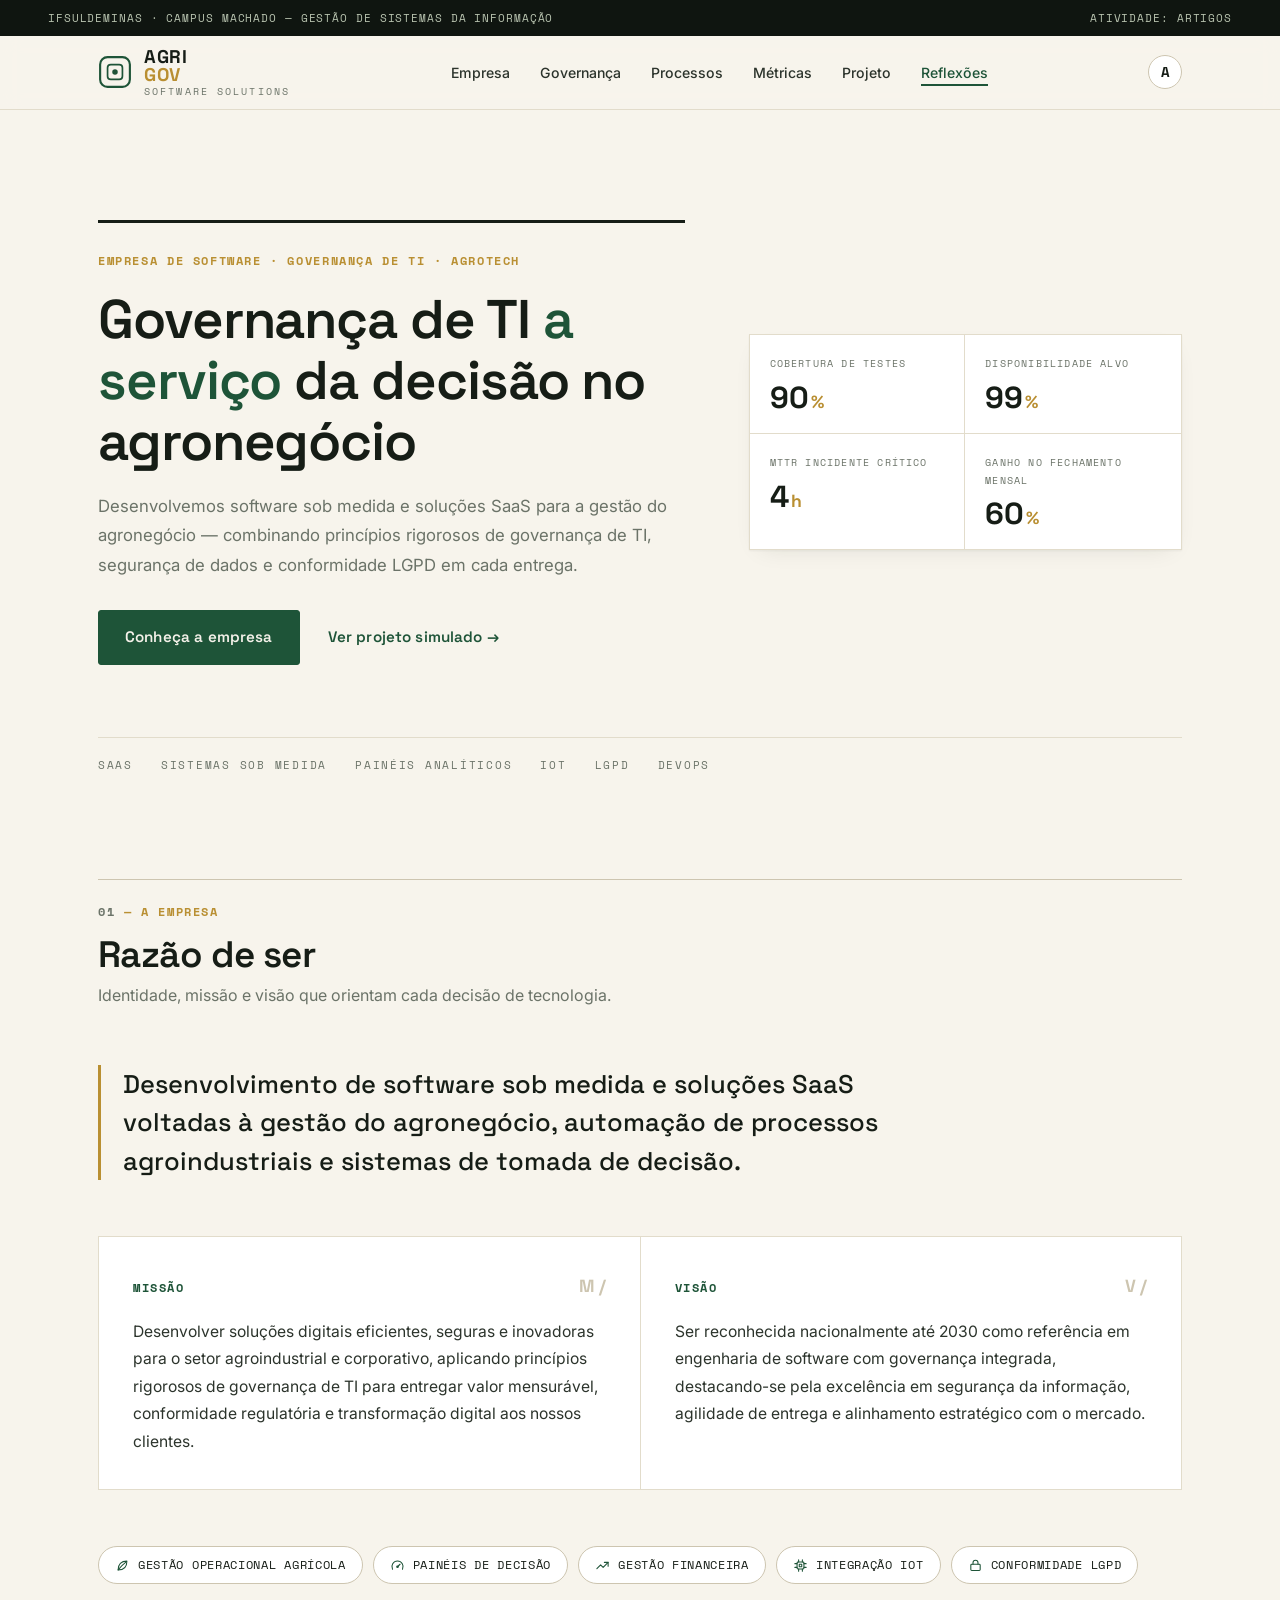
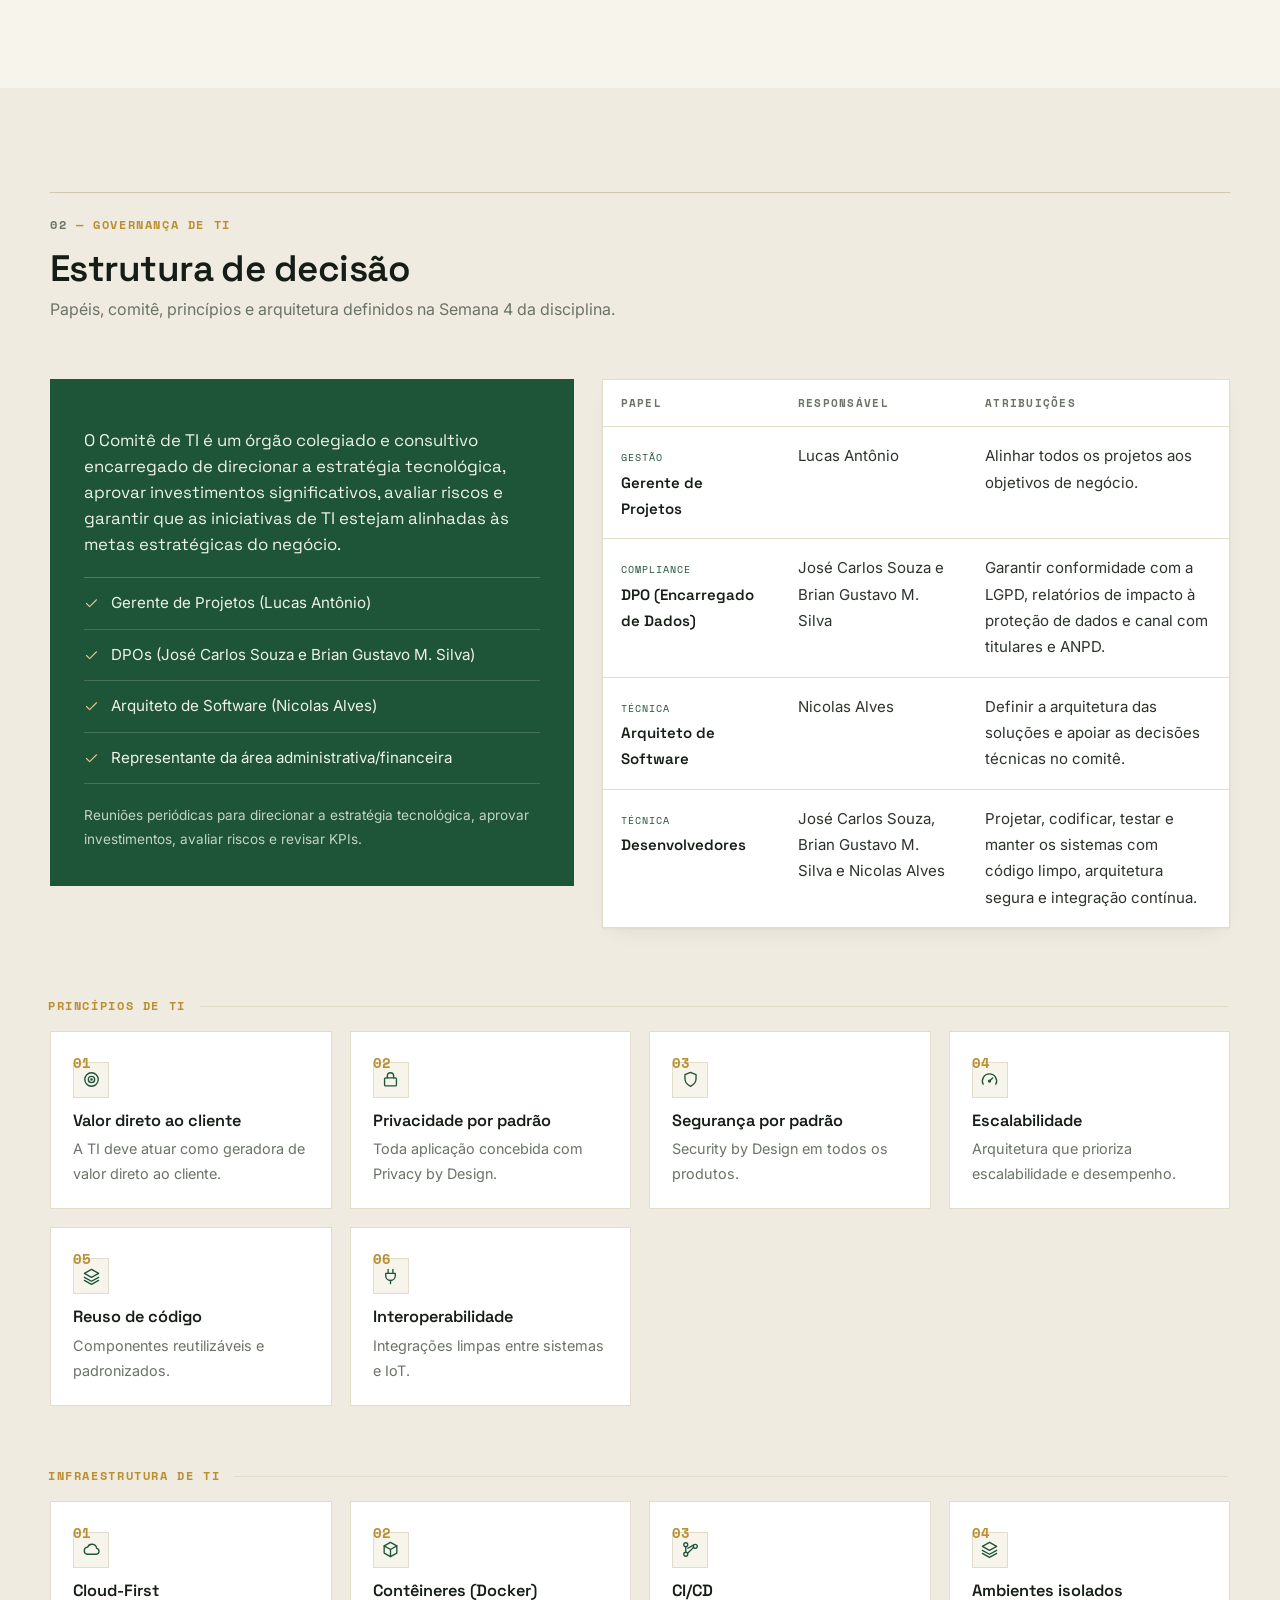
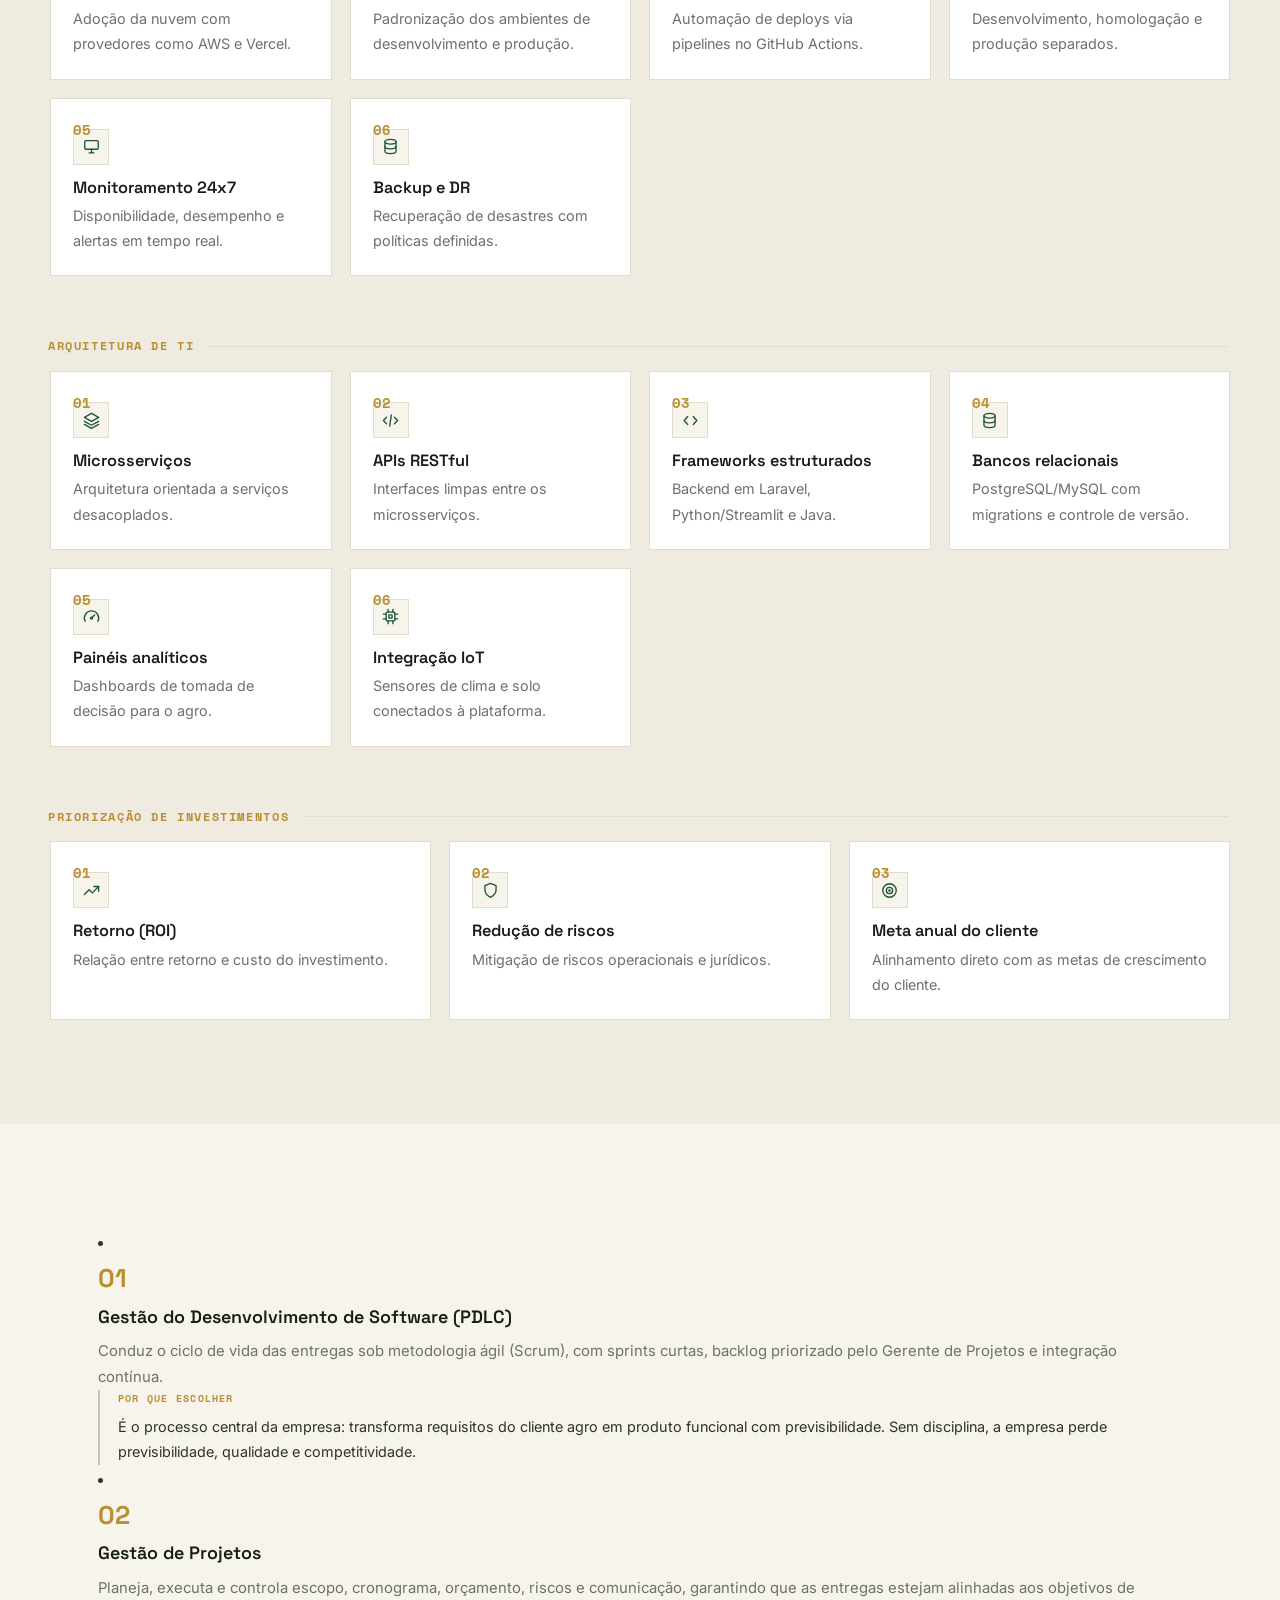
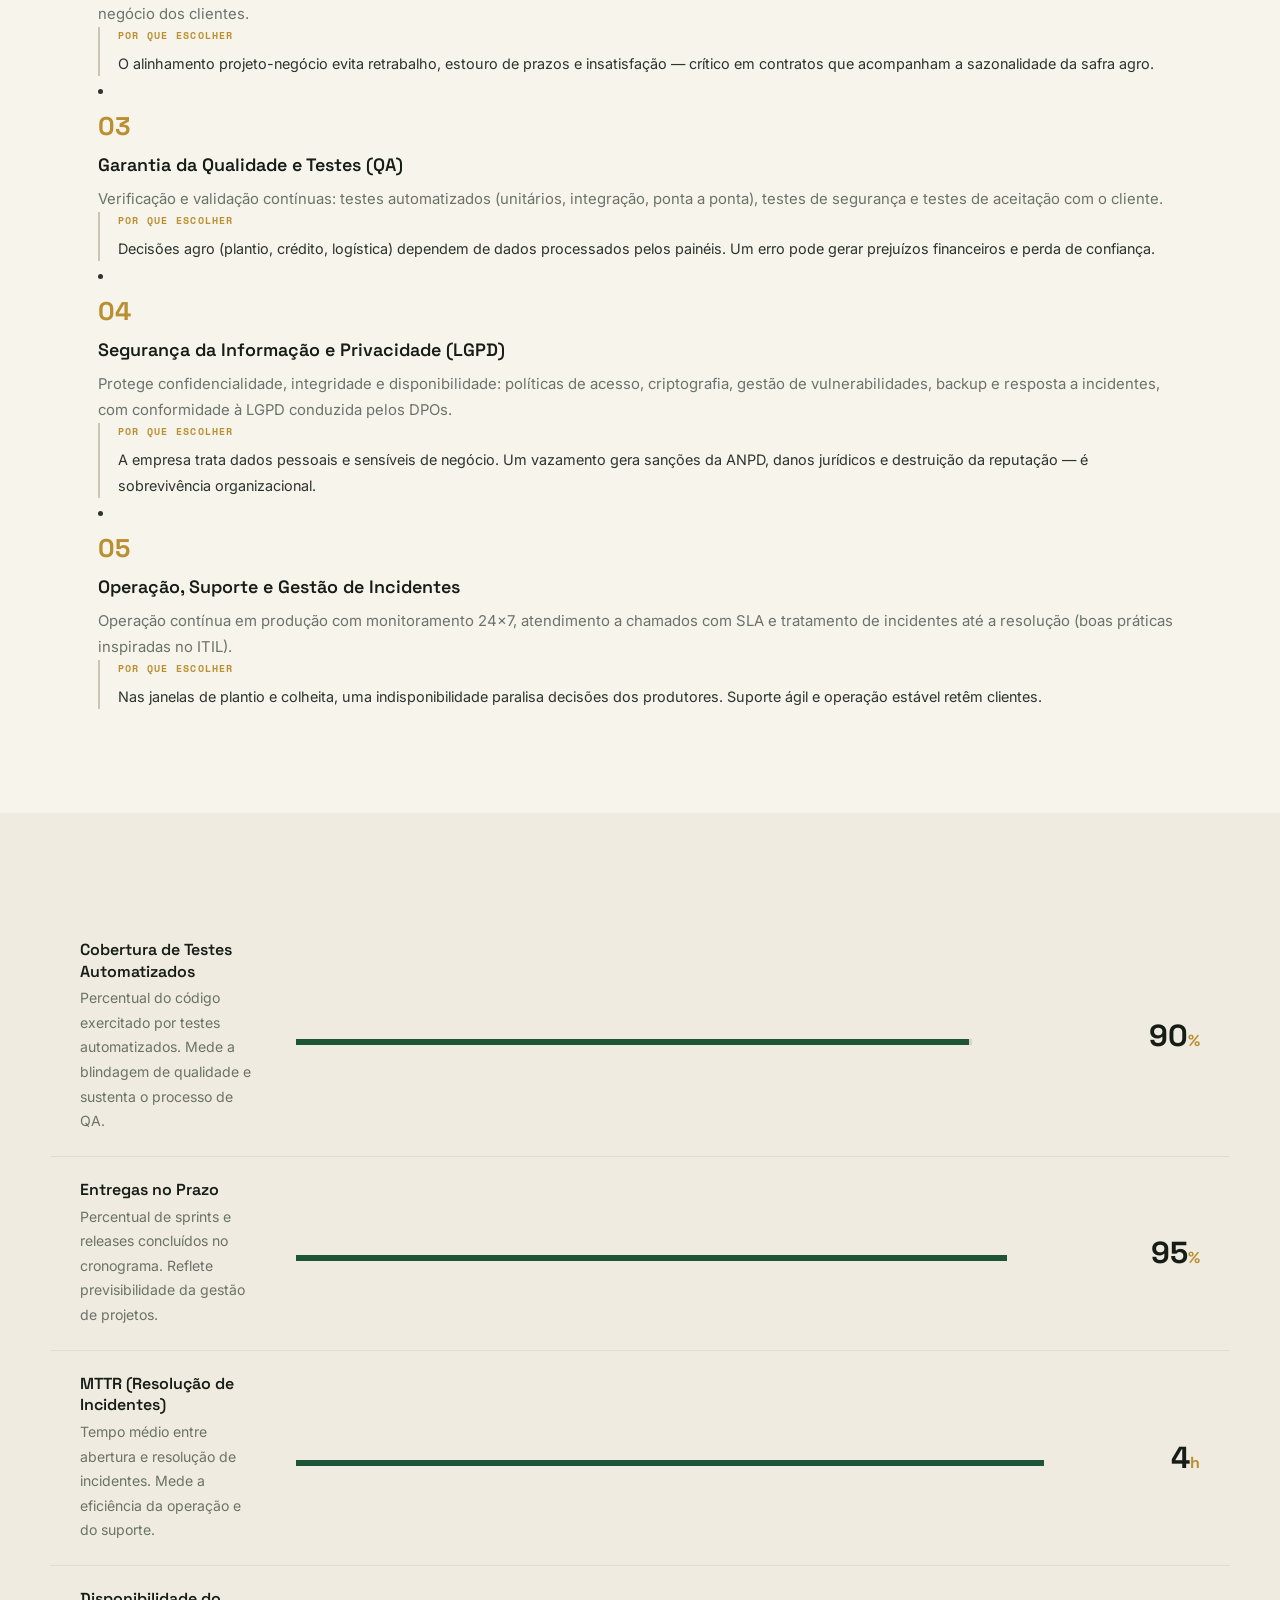
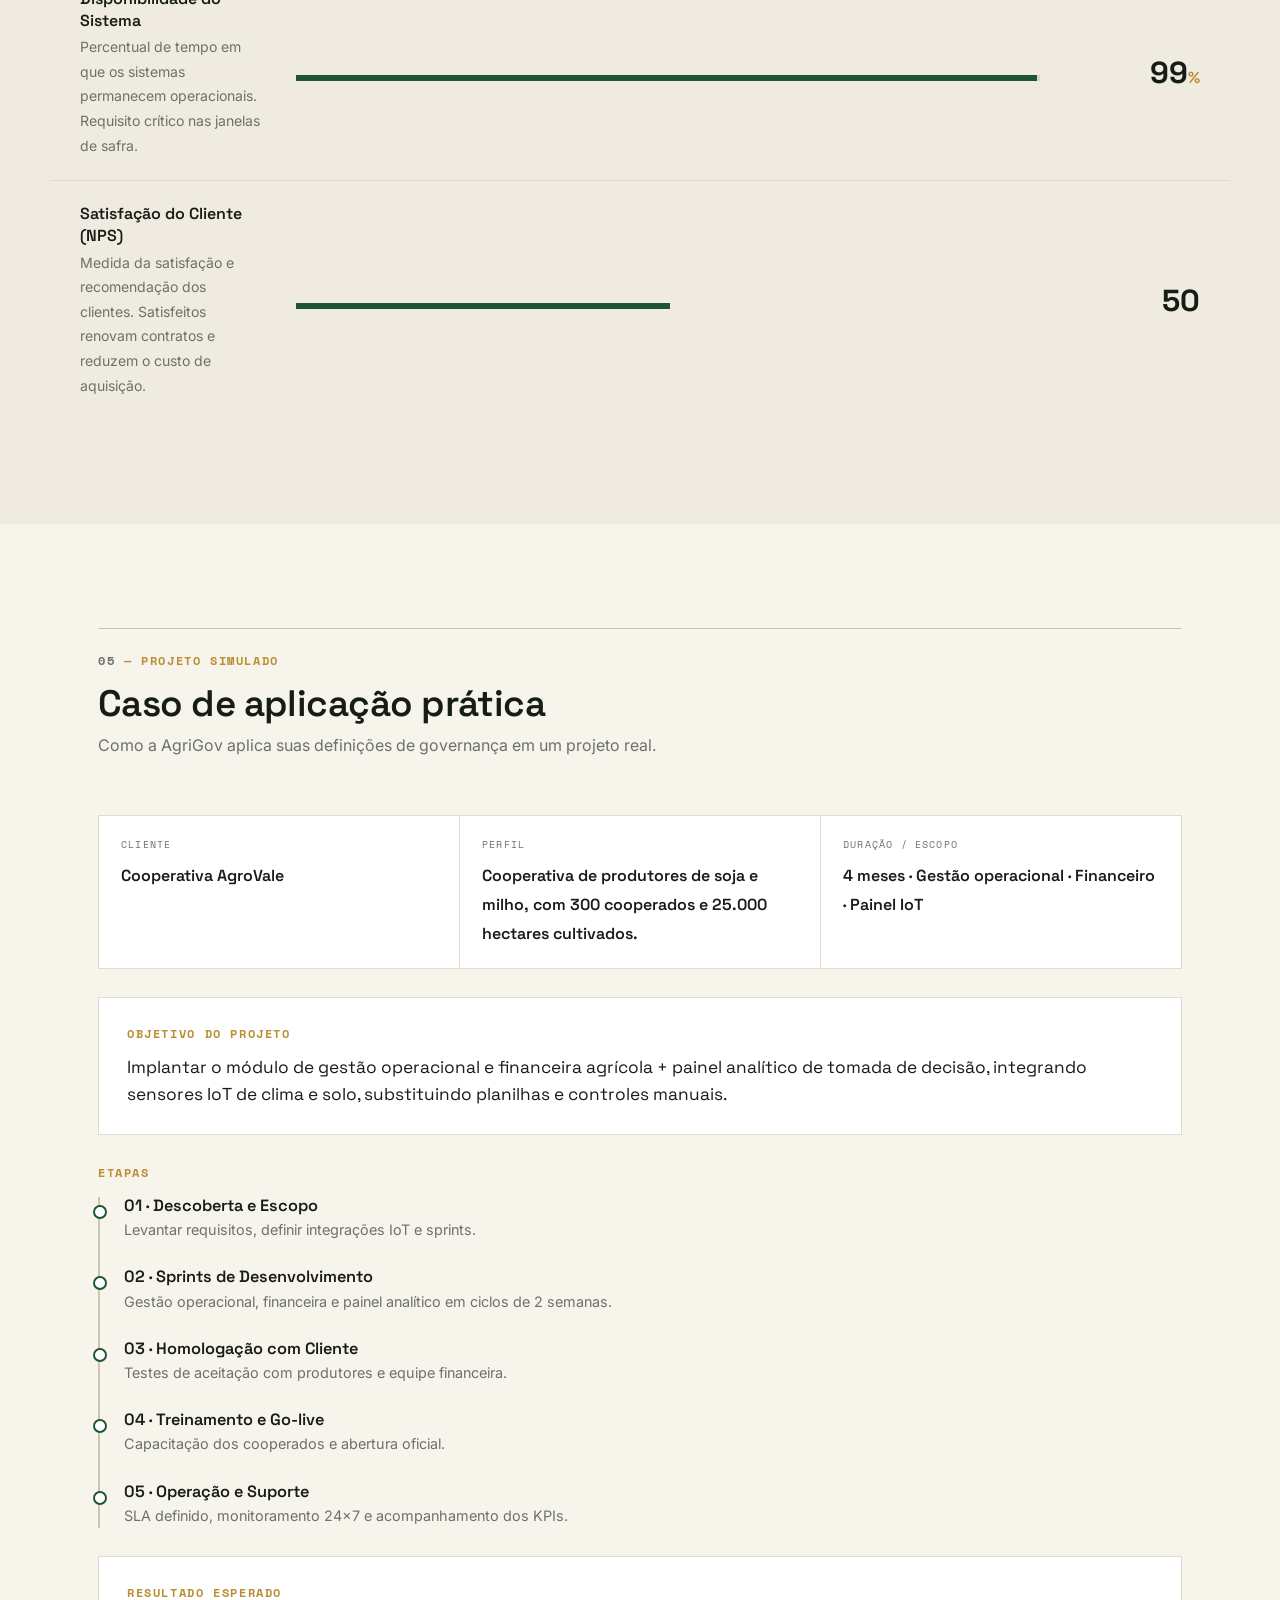
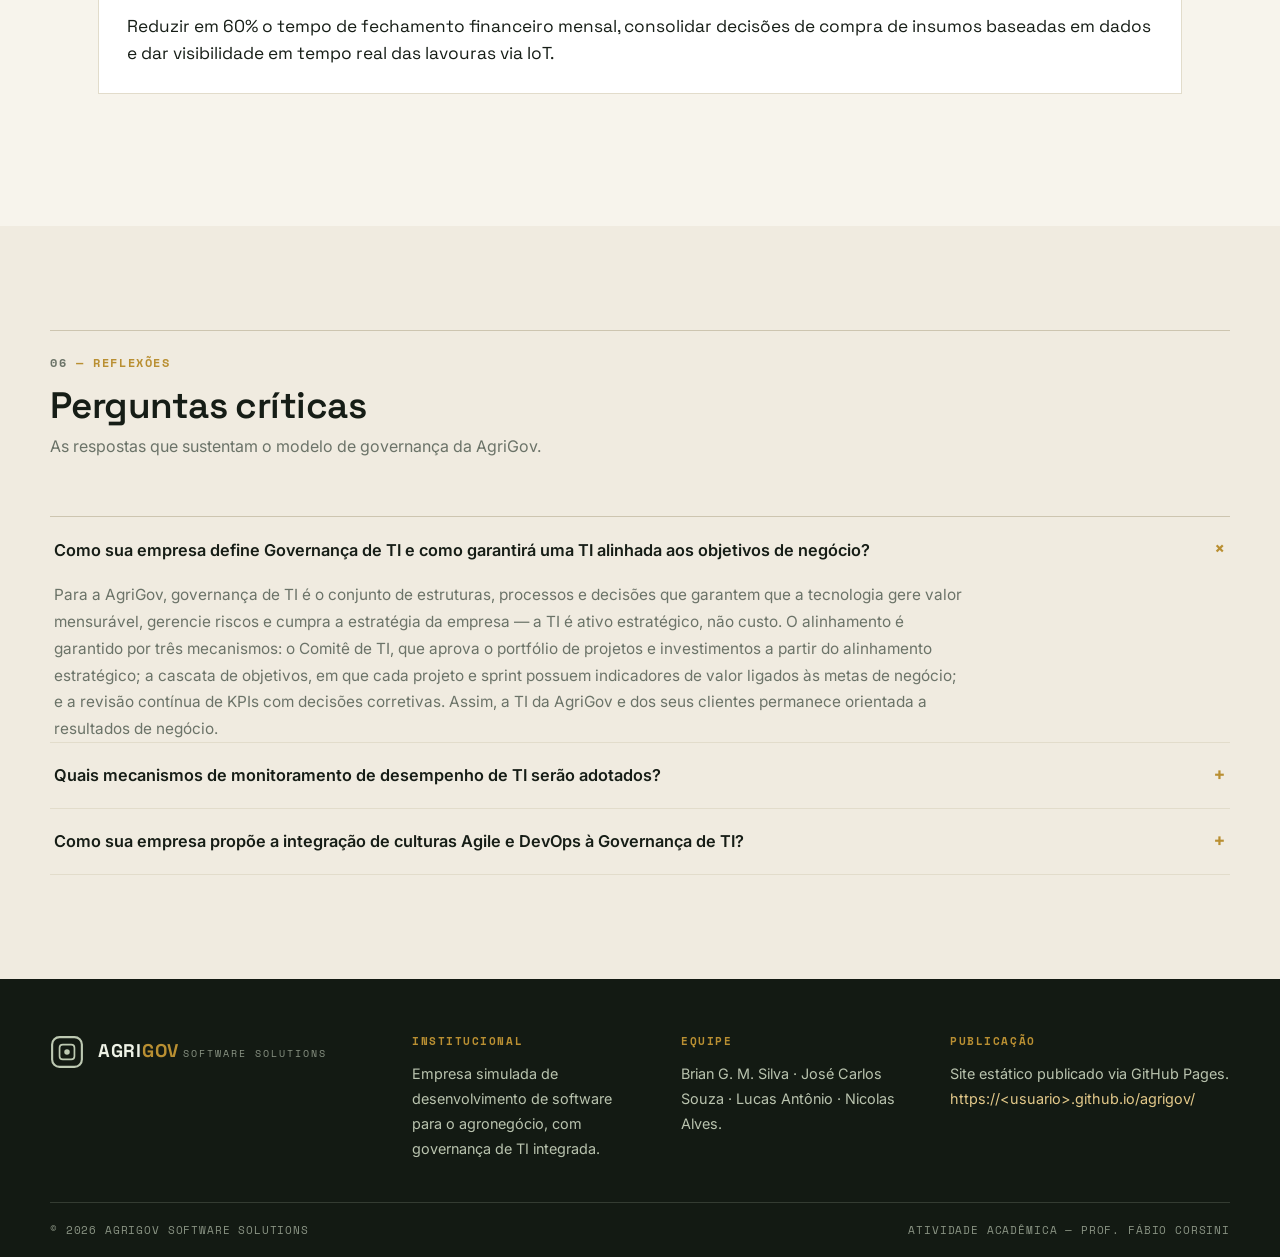
==== site/index.html @ 7d97550e "feat(sistema inicial)" ====
<!DOCTYPE html>
<html lang="pt-BR" data-tema="claro">
  <head>
    <meta charset="UTF-8" />
    <meta name="viewport" content="width=device-width, initial-scale=1.0" />
    <title>AgriGov Software Solutions — Governança de TI para o Agronegócio</title>
    <meta
      name="description"
      content="AgriGov Software Solutions: desenvolvimento de software sob medida e soluções SaaS para a gestão do agronegócio, com governança de TI, segurança de dados e conformidade LGPD."
    />
    <link rel="preconnect" href="https://fonts.googleapis.com" />
    <link rel="preconnect" href="https://fonts.gstatic.com" crossorigin />
    <link
      href="https://fonts.googleapis.com/css2?family=Inter:wght@400;500;600&family=Space+Grotesk:wght@500;600;700&family=Space+Mono:wght@400;700&display=swap"
      rel="stylesheet"
    />
    <link rel="stylesheet" href="css/style.css" />
    <link
      rel="icon"
      type="image/svg+xml"
      href="data:image/svg+xml,%3Csvg xmlns='http://www.w3.org/2000/svg' viewBox='0 0 32 32'%3E%3Crect x='2' y='2' width='28' height='28' rx='7' fill='%231e5438'/%3E%3Crect x='7' y='7' width='18' height='18' rx='3' fill='none' stroke='%23f6f3ec'/%3E%3Ccircle cx='16' cy='16' r='3' fill='%23c79a3b'/%3E%3C/svg%3E"
    />
  </head>
  <body>
    <div class="barra-topo">
      <span>IFSULDEMINAS · Campus Machado — Gestão de Sistemas da Informação</span>
      <span>Atividade: Artigos</span>
    </div>

    <header class="nav" id="nav">
      <div class="nav__inner">
        <a class="marca" href="#inicio" aria-label="AgriGov — início">
          <svg viewBox="0 0 32 32" width="34" height="34" aria-hidden="true">
            <rect x="2" y="2" width="28" height="28" rx="7" fill="none" stroke="currentColor" stroke-width="2" />
            <rect x="9" y="9" width="14" height="14" rx="3" fill="none" stroke="currentColor" stroke-width="1.6" />
            <circle cx="16" cy="16" r="2.6" fill="currentColor" />
          </svg>
          <span class="marca__texto">
            AGRI<span>GOV</span>
            <em>Software Solutions</em>
          </span>
        </a>

        <ul class="nav__links" id="navLinks">
          <li><a href="#empresa">Empresa</a></li>
          <li><a href="#governanca">Governança</a></li>
          <li><a href="#processos">Processos</a></li>
          <li><a href="#kpis">Métricas</a></li>
          <li><a href="#projeto">Projeto</a></li>
          <li><a href="#reflexao">Reflexões</a></li>
        </ul>

        <div class="nav__acoes">
          <button class="tema-btn" id="temaBtn" title="Alternar tema claro/escuro" aria-label="Alternar tema">A</button>
          <button class="menu-btn" id="menuBtn" aria-label="Abrir menu">☰</button>
        </div>
      </div>
    </header>

    <main id="inicio">
      <!-- ==================== HERO ==================== -->
      <section class="hero">
        <div class="hero__grid">
          <div class="hero__conteudo">
            <p class="eyebrow">Empresa de software · Governança de TI · AgroTech</p>
            <h1>
              Governança de TI <em>a serviço</em> da decisão no agronegócio
            </h1>
            <p class="hero__texto" id="heroDesc"></p>
            <div class="hero__ctas">
              <a class="btn btn--primario" href="#empresa">Conheça a empresa</a>
              <a class="btn btn--texto" href="#projeto">Ver projeto simulado →</a>
            </div>
          </div>

          <aside class="hero__stats" id="heroStats" aria-label="Indicadores de referência"></aside>
        </div>

        <div class="hero__faixa">
          <span>SAAS</span><span>Sistemas sob medida</span><span>Painéis analíticos</span><span>IoT</span><span>LGPD</span><span>DevOps</span>
        </div>
      </section>

      <!-- ==================== EMPRESA ==================== -->
      <section id="empresa" class="secao">
        <header class="secao__cabecalho">
          <p class="eyebrow"><span>01</span> — A Empresa</p>
          <div>
            <h2>Razão de ser</h2>
            <p class="secao__desc">Identidade, missão e visão que orientam cada decisão de tecnologia.</p>
          </div>
        </header>

        <blockquote class="ramo" id="ramo"></blockquote>

        <div class="mv-grid">
          <article class="mv">
            <header class="mv__cabecalho">
              <span class="mv__kicker">Missão</span>
              <span class="mv__indice">M /</span>
            </header>
            <p id="missao"></p>
          </article>
          <article class="mv">
            <header class="mv__cabecalho">
              <span class="mv__kicker">Visão</span>
              <span class="mv__indice">V /</span>
            </header>
            <p id="visao"></p>
          </article>
        </div>

        <div class="chips" id="tags" aria-label="Áreas de atuação"></div>
      </section>

      <!-- ==================== GOVERNANÇA ==================== -->
      <section id="governanca" class="secao secao--cinza">
        <header class="secao__cabecalho">
          <p class="eyebrow"><span>02</span> — Governança de TI</p>
          <div>
            <h2>Estrutura de decisão</h2>
            <p class="secao__desc">Papéis, comitê, princípios e arquitetura definidos na Semana 4 da disciplina.</p>
          </div>
        </header>

        <div class="governanca__grade">
          <div class="painel-comite">
            <div class="painel-comite__rotulo" id="comiteConceito"></div>
            <ul class="painel-comite__membros" id="comiteMembros"></ul>
            <p class="painel-comite__freq" id="comiteFrequencia"></p>
          </div>

          <div class="tabela-wrap">
            <table>
              <thead>
                <tr>
                  <th>Papel</th>
                  <th>Responsável</th>
                  <th>Atribuições</th>
                </tr>
              </thead>
              <tbody id="tabelaCargos"></tbody>
            </table>
          </div>
        </div>

        <h3 class="subde-titulo">Princípios de TI</h3>
        <div class="grid grid--3" id="principios"></div>

        <h3 class="subde-titulo">Infraestrutura de TI</h3>
        <div class="grid grid--3" id="infraestrutura"></div>

        <h3 class="subde-titulo">Arquitetura de TI</h3>
        <div class="grid grid--3" id="arquitetura"></div>

        <h3 class="subde-titulo">Priorização de investimentos</h3>
        <div class="grid grid--3" id="investimento"></div>
      </section>

      <!-- ==================== PROCESSOS ==================== -->
      <section id="processos" class="secao">
        <header class="secao__cabecalho">
          <p class="eyebrow"><span>03</span> — Processos críticos</p>
          <div>
            <h2>Cinco processos essenciais</h2>
            <p class="secao__desc">Para uma empresa de software no agronegócio, disciplina operacional é requisito de sobrevivência.</p>
          </div>
        </header>

        <ol class="processos" id="processos"></ol>
      </section>

      <!-- ==================== KPIs ==================== -->
      <section id="kpis" class="secao secao--cinza">
        <header class="secao__cabecalho">
          <p class="eyebrow"><span>04</span> — Métricas</p>
          <div>
            <h2>KPIs de referência</h2>
            <p class="secao__desc">Indicadores revisados periodicamente pelo comitê para avaliar desempenho e progresso.</p>
          </div>
        </header>

        <div class="painel-kpis" id="kpis"></div>
      </section>

      <!-- ==================== PROJETO ==================== -->
      <section id="projeto" class="secao">
        <header class="secao__cabecalho">
          <p class="eyebrow"><span>05</span> — Projeto simulado</p>
          <div>
            <h2>Caso de aplicação prática</h2>
            <p class="secao__desc">Como a AgriGov aplica suas definições de governança em um projeto real.</p>
          </div>
        </header>

        <div class="caso">
          <div class="caso__dados" id="projetoDestaques"></div>

          <div class="caso__objetivo" id="projetoObjetivo">
            <p class="eyebrow">Objetivo do projeto</p>
            <p class="caso__objetivo-texto"></p>
          </div>

          <div class="caso__etapas">
            <p class="eyebrow">Etapas</p>
            <ol class="timeline" id="timeline"></ol>
          </div>

          <div class="caso__resultado">
            <p class="eyebrow">Resultado esperado</p>
            <p class="caso__resultado-texto" id="projetoResultado"></p>
          </div>
        </div>
      </section>

      <!-- ==================== REFLEXÕES ==================== -->
      <section id="reflexao" class="secao secao--cinza">
        <header class="secao__cabecalho">
          <p class="eyebrow"><span>06</span> — Reflexões</p>
          <div>
            <h2>Perguntas críticas</h2>
            <p class="secao__desc">As respostas que sustentam o modelo de governança da AgriGov.</p>
          </div>
        </header>

        <div class="perguntas" id="perguntas"></div>
      </section>
    </main>

    <footer class="rodape">
      <div class="rodape__grade">
        <div class="rodape__marca">
          <svg viewBox="0 0 32 32" width="34" height="34" aria-hidden="true">
            <rect x="2" y="2" width="28" height="28" rx="7" fill="none" stroke="currentColor" stroke-width="2" />
            <rect x="9" y="9" width="14" height="14" rx="3" fill="none" stroke="currentColor" stroke-width="1.6" />
            <circle cx="16" cy="16" r="2.6" fill="currentColor" />
          </svg>
          <div class="rodape__marca-texto">
            <strong>AGRI<span>GOV</span></strong>
            <small>Software Solutions</small>
          </div>
        </div>

        <div class="rodape__col">
          <h4>Institucional</h4>
          <p>Empresa simulada de desenvolvimento de software para o agronegócio, com governança de TI integrada.</p>
        </div>

        <div class="rodape__col">
          <h4>Equipe</h4>
          <p>Brian G. M. Silva · José Carlos Souza · Lucas Antônio · Nicolas Alves.</p>
        </div>

        <div class="rodape__col">
          <h4>Publicação</h4>
          <p>Site estático publicado via GitHub Pages.<br /><a id="linkGithub" href="#" target="_blank" rel="noopener">#</a></p>
        </div>
      </div>
      <div class="rodape__base">
        <span>© 2026 AgriGov Software Solutions</span>
        <span>Atividade acadêmica — Prof. Fábio Corsini</span>
      </div>
    </footer>

    <script src="js/dados.js"></script>
    <script src="js/app.js"></script>
  </body>
</html>
---- site/css/style.css ----
/* ==========================================================================
   AgriGov Software Solutions — Design System
   Papel quente + pinho + dourado colheita. Tipografia: Space Grotesk / Inter / Space Mono.
   ========================================================================== */

:root {
  /* cores — tema claro */
  --papel: #f7f4ec;
  --superficie: #ffffff;
  --tinta: #161d16;
  --texto: #2c342c;
  --cinza: #6b7368;
  --fino: #e2dccb;
  --fino-forte: #cdc5b0;
  --pinho: #1e5438;
  --pinho-escuro: #163f2a;
  --dourado: #b98f32;
  --dourado-claro: #e3c98a;
  --bloqueio: #f0ebe0;

  /* fontes */
  --f-display: 'Space Grotesk', 'Segoe UI', sans-serif;
  --f-body: 'Inter', 'Segoe UI', sans-serif;
  --f-mono: 'Space Mono', 'Courier New', monospace;

  /* métricas */
  --container: 1180px;
  --gutter: clamp(20px, 4vw, 48px);
  --raio: 4px;

  /* sombras discretas */
  --sobra: 0 1px 2px rgba(22, 29, 22, 0.05), 0 8px 24px -12px rgba(22, 29, 22, 0.12);
}

[data-tema='escuro'] {
  --papel: #121712;
  --superficie: #1a211a;
  --tinta: #e8ecdf;
  --texto: #ccd2c5;
  --cinza: #98a090;
  --fino: #2a3427;
  --fino-forte: #3c4838;
  --pinho: #2c7a52;
  --pinho-escuro: #1e5438;
  --dourado: #d4ac55;
  --dourado-claro: #e3c98a;
  --bloqueio: #20291f;
}

* {
  margin: 0;
  padding: 0;
  box-sizing: border-box;
}

html {
  scroll-behavior: smooth;
}

body {
  font-family: var(--f-body);
  color: var(--texto);
  background: var(--papel);
  line-height: 1.75;
  -webkit-font-smoothing: antialiased;
  transition: background 0.3s, color 0.3s;
}

h1, h2, h3, h4 {
  font-family: var(--f-display);
  color: var(--tinta);
  line-height: 1.12;
}

a {
  color: var(--pinho);
  text-decoration: none;
}

a:hover {
  color: var(--pinho-escuro);
}

em {
  font-style: normal;
  color: var(--pinho);
}

section {
  scroll-margin-top: 120px;
}

::selection {
  background: var(--dourado);
  color: var(--tinta);
}

/* ---------- faixa acadêmica topo ---------- */
.barra-topo {
  display: flex;
  justify-content: space-between;
  gap: 12px;
  font-family: var(--f-mono);
  font-size: 0.7rem;
  letter-spacing: 0.08em;
  text-transform: uppercase;
  color: #b9c4b0;
  background: #0f1510;
  padding: 8px clamp(20px, 4vw, 48px);
}

/* ==========================================================================
   Navegação
   ========================================================================== */
.nav {
  position: sticky;
  top: 0;
  z-index: 60;
  background: color-mix(in srgb, var(--papel) 88%, transparent);
  backdrop-filter: blur(10px);
  border-bottom: 1px solid var(--fino);
}

.nav__inner {
  max-width: var(--container);
  margin: 0 auto;
  padding: 12px var(--gutter);
  display: flex;
  align-items: center;
  justify-content: space-between;
  gap: 20px;
}

.marca {
  display: flex;
  align-items: center;
  gap: 12px;
  color: var(--tinta);
}

.marca svg {
  color: var(--pinho);
  transition: transform 0.3s;
}

.marca:hover svg {
  transform: rotate(90deg);
}

.marca__texto {
  font-family: var(--f-display);
  font-weight: 700;
  font-size: 1.15rem;
  letter-spacing: 0.04em;
  line-height: 1;
  display: flex;
  flex-direction: column;
}

.marca__texto span {
  color: var(--dourado);
}

.marca__texto em {
  font-style: normal;
  font-family: var(--f-mono);
  font-weight: 400;
  font-size: 0.6rem;
  letter-spacing: 0.22em;
  text-transform: uppercase;
  color: var(--cinza);
  margin-top: 3px;
}

.nav__links {
  display: flex;
  align-items: center;
  gap: 4px;
  list-style: none;
}

.nav__links a {
  font-size: 0.88rem;
  font-weight: 500;
  color: var(--texto);
  padding: 8px 13px;
  position: relative;
  transition: color 0.2s;
}

.nav__links a::after {
  content: '';
  position: absolute;
  left: 13px;
  right: 13px;
  bottom: 3px;
  height: 2px;
  background: var(--pinho);
  transform: scaleX(0);
  transform-origin: left;
  transition: transform 0.25s ease;
}

.nav__links a:hover,
.nav__links a.ativo {
  color: var(--pinho);
}

.nav__links a.ativo::after {
  transform: scaleX(1);
}

.nav__acoes {
  display: flex;
  align-items: center;
  gap: 8px;
}

.tema-btn {
  font-family: var(--f-mono);
  font-weight: 700;
  font-size: 0.85rem;
  width: 34px;
  height: 34px;
  border: 1px solid var(--fino-forte);
  border-radius: 50%;
  background: var(--superficie);
  color: var(--tinta);
  cursor: pointer;
  transition: border-color 0.2s, background 0.2s;
}

.tema-btn:hover {
  border-color: var(--pinho);
  color: var(--pinho);
}

.menu-btn {
  display: none;
  font-size: 1.1rem;
  width: 34px;
  height: 34px;
  border: 1px solid var(--fino-forte);
  border-radius: 6px;
  background: var(--superficie);
  color: var(--tinta);
  cursor: pointer;
}

@media (max-width: 900px) {
  .barra-topo span:last-child {
    display: none;
  }

  .nav__links {
    display: none;
    position: absolute;
    top: 100%;
    left: 0;
    right: 0;
    flex-direction: column;
    align-items: stretch;
    background: var(--papel);
    border-bottom: 1px solid var(--fino);
    padding: 10px 0;
  }

  .nav__links.aberto {
    display: flex;
  }

  .nav__links a {
    padding: 12px 24px;
  }

  .nav__links a::after {
    left: 24px;
    bottom: auto;
    top: 0;
    height: 100%;
    width: 3px;
  }

  .menu-btn {
    display: inline-block;
  }
}

/* ==========================================================================
   Eyebrow / títulos
   ========================================================================== */
.eyebrow {
  font-family: var(--f-mono);
  font-size: 0.72rem;
  letter-spacing: 0.14em;
  text-transform: uppercase;
  color: var(--dourado);
  font-weight: 700;
}

.eyebrow span {
  color: var(--cinza);
}

/* ==========================================================================
   Hero
   ========================================================================== */
.hero {
  max-width: var(--container);
  margin: 0 auto;
  padding: clamp(56px, 9vw, 110px) var(--gutter) 0;
}

.hero__grid {
  display: grid;
  grid-template-columns: 1.15fr 0.85fr;
  gap: clamp(28px, 5vw, 72px);
  align-items: center;
}

.hero__conteudo {
  border-top: 3px solid var(--tinta);
  padding-top: 28px;
}

.hero h1 {
  font-size: clamp(2.1rem, 4.6vw, 3.4rem);
  font-weight: 600;
  letter-spacing: -0.02em;
  margin: 18px 0 20px;
  max-width: 15em;
}

.hero h1 em {
  color: var(--pinho);
  position: relative;
}

.hero__texto {
  color: var(--cinza);
  font-size: 1.05rem;
  max-width: 42em;
  margin-bottom: 30px;
}

.hero__ctas {
  display: flex;
  align-items: center;
  gap: 24px;
  flex-wrap: wrap;
}

.btn {
  font-family: var(--f-display);
  font-size: 0.95rem;
  font-weight: 600;
  letter-spacing: 0.01em;
  padding: 13px 26px;
  border-radius: 3px;
  cursor: pointer;
  transition: transform 0.15s, background 0.2s, color 0.2s, border-color 0.2s;
}

.btn--primario {
  background: var(--pinho);
  color: #f4f1e9;
  border: 1px solid var(--pinho);
}

.btn--primario:hover {
  background: var(--pinho-escuro);
  color: #fff;
  transform: translateY(-1px);
}

.btn--texto {
  background: transparent;
  border: none;
  padding: 13px 4px;
  color: var(--pinho);
  font-size: 0.95rem;
}

.btn--texto:hover {
  color: var(--pinho-escuro);
}

/* stats — faixa de indicadores */
.hero__stats {
  display: grid;
  grid-template-columns: 1fr 1fr;
  border: 1px solid var(--fino);
  background: var(--superficie);
  box-shadow: var(--sobra);
}

.stat {
  padding: 20px;
  border-bottom: 1px solid var(--fino);
  position: relative;
}

.stat:nth-child(odd) {
  border-right: 1px solid var(--fino);
}

.stat:nth-last-child(-n + 2) {
  border-bottom: none;
}

.stat__rotulo {
  font-family: var(--f-mono);
  font-size: 0.62rem;
  letter-spacing: 0.12em;
  text-transform: uppercase;
  color: var(--cinza);
  display: block;
  margin-bottom: 10px;
}

.stat__valor {
  font-family: var(--f-display);
  font-weight: 700;
  font-size: 1.9rem;
  color: var(--tinta);
  line-height: 1;
}

.stat__valor span {
  color: var(--dourado);
  font-size: 1.1rem;
  margin-left: 2px;
}

/* faixa inferior do hero */
.hero__faixa {
  display: flex;
  flex-wrap: wrap;
  gap: 6px 28px;
  margin-top: clamp(40px, 6vw, 72px);
  padding-top: 18px;
  border-top: 1px solid var(--fino);
  font-family: var(--f-mono);
  font-size: 0.68rem;
  letter-spacing: 0.16em;
  text-transform: uppercase;
  color: var(--cinza);
}

@media (max-width: 820px) {
  .hero__grid {
    grid-template-columns: 1fr;
  }
}

/* ==========================================================================
   Seções
   ========================================================================== */
.secao {
  max-width: var(--container);
  margin: 0 auto;
  padding: clamp(64px, 9vw, 104px) var(--gutter);
}

.secao--cinza {
  background: var(--bloqueio);
  max-width: none;
}

.secao--cinza > * {
  max-width: var(--container);
  margin-left: auto;
  margin-right: auto;
}

.secao__cabecalho {
  border-top: 1px solid var(--fino-forte);
  padding-top: 22px;
  margin-bottom: clamp(36px, 5vw, 56px);
}

.secao__cabecalho h2 {
  font-size: clamp(1.7rem, 3.2vw, 2.3rem);
  font-weight: 600;
  letter-spacing: -0.015em;
  margin: 12px 0 6px;
}

.secao__desc {
  color: var(--cinza);
  max-width: 46em;
}

/* ---------- Empresa ---------- */
.ramo {
  font-family: var(--f-display);
  font-weight: 500;
  font-size: clamp(1.15rem, 2.2vw, 1.6rem);
  line-height: 1.5;
  color: var(--tinta);
  max-width: 34em;
  margin-bottom: clamp(36px, 5vw, 56px);
  padding-left: 22px;
  border-left: 3px solid var(--dourado);
  quotes: none;
}

.mv-grid {
  display: grid;
  grid-template-columns: 1fr 1fr;
  gap: 1px;
  background: var(--fino);
  border: 1px solid var(--fino);
  margin-bottom: clamp(36px, 5vw, 56px);
}

.mv {
  background: var(--superficie);
  padding: clamp(22px, 3vw, 34px);
  display: flex;
  flex-direction: column;
}

.mv__cabecalho {
  display: flex;
  justify-content: space-between;
  align-items: baseline;
  margin-bottom: 16px;
}

.mv__kicker {
  font-family: var(--f-mono);
  font-size: 0.72rem;
  letter-spacing: 0.14em;
  text-transform: uppercase;
  color: var(--pinho);
  font-weight: 700;
}

.mv__indice {
  font-family: var(--f-display);
  font-weight: 700;
  font-size: 1.1rem;
  color: var(--fino-forte);
}

.mv p {
  color: var(--texto);
  font-size: 0.98rem;
}

.chips {
  display: flex;
  flex-wrap: wrap;
  gap: 10px;
}

.chip {
  display: inline-flex;
  align-items: center;
  gap: 8px;
  border: 1px solid var(--fino-forte);
  border-radius: 999px;
  padding: 8px 16px;
  font-family: var(--f-mono);
  font-size: 0.72rem;
  letter-spacing: 0.06em;
  text-transform: uppercase;
  color: var(--tinta);
  background: var(--superficie);
}

.chip svg {
  width: 15px;
  height: 15px;
  color: var(--pinho);
}

/* ---------- Governança ---------- */
.governanca__grade {
  display: grid;
  grid-template-columns: 1fr 1.2fr;
  gap: 28px;
  align-items: start;
  margin-bottom: clamp(48px, 6vw, 72px);
}

.painel-comite {
  background: var(--pinho);
  color: #eef2e6;
  padding: clamp(22px, 3vw, 34px);
  position: relative;
}

.painel-comite::before {
  content: attr(data-kicker);
  font-family: var(--f-mono);
  font-size: 0.68rem;
  letter-spacing: 0.14em;
  text-transform: uppercase;
  color: var(--dourado-claro);
}

.painel-comite__rotulo {
  font-family: var(--f-display);
  font-size: 1.05rem;
  line-height: 1.55;
  color: #eef2e6;
  margin: 14px 0 20px;
}

.painel-comite__membros {
  list-style: none;
  border-top: 1px solid rgba(238, 242, 230, 0.25);
}

.painel-comite__membros li {
  display: flex;
  gap: 12px;
  align-items: baseline;
  padding: 12px 0;
  border-bottom: 1px solid rgba(238, 242, 230, 0.18);
  font-size: 0.95rem;
}

.painel-comite__membros svg {
  width: 15px;
  height: 15px;
  color: var(--dourado-claro);
  flex-shrink: 0;
  position: relative;
  top: 3px;
}

.painel-comite__freq {
  margin-top: 20px;
  font-size: 0.85rem;
  color: rgba(238, 242, 230, 0.8);
}

/* tabela */
.tabela-wrap {
  overflow-x: auto;
  background: var(--superficie);
  border: 1px solid var(--fino);
  box-shadow: var(--sobra);
}

table {
  width: 100%;
  border-collapse: collapse;
  font-size: 0.94rem;
}

th {
  font-family: var(--f-mono);
  font-size: 0.66rem;
  letter-spacing: 0.12em;
  text-transform: uppercase;
  color: var(--cinza);
  text-align: left;
  padding: 14px 18px;
  border-bottom: 1px solid var(--fino);
  font-weight: 700;
}

td {
  padding: 16px 18px;
  border-bottom: 1px solid var(--fino);
  vertical-align: top;
  color: var(--texto);
}

tbody tr:last-child td {
  border-bottom: none;
}

tbody tr:hover {
  background: var(--bloqueio);
}

td strong {
  font-family: var(--f-display);
  color: var(--tinta);
  font-weight: 600;
}

.tag-area {
  font-family: var(--f-mono);
  font-size: 0.64rem;
  letter-spacing: 0.1em;
  text-transform: uppercase;
  color: var(--pinho);
  white-space: nowrap;
}

.subde-titulo {
  font-family: var(--f-mono);
  font-size: 0.72rem;
  letter-spacing: 0.14em;
  text-transform: uppercase;
  color: var(--dourado);
  margin: clamp(40px, 6vw, 64px) 0 18px;
  display: flex;
  align-items: center;
  gap: 14px;
}

.subde-titulo::after {
  content: '';
  flex: 1;
  height: 1px;
  background: var(--fino);
}

/* ---------- cards genéricos ---------- */
.grid {
  display: grid;
  gap: 18px;
}

.grid--3 {
  grid-template-columns: repeat(auto-fit, minmax(240px, 1fr));
}

.card {
  background: var(--superficie);
  border: 1px solid var(--fino);
  padding: 22px;
  transition: border-color 0.2s, transform 0.2s, box-shadow 0.2s;
}

.card:hover {
  border-color: var(--fino-forte);
  transform: translateY(-2px);
  box-shadow: var(--sobra);
}

.card__icone {
  width: 36px;
  height: 36px;
  display: grid;
  place-items: center;
  border: 1px solid var(--fino);
  background: var(--papel);
  margin-bottom: 14px;
}

.card__icone svg {
  width: 19px;
  height: 19px;
  color: var(--pinho);
}

.card h4 {
  font-size: 1.02rem;
  font-weight: 600;
  margin-bottom: 6px;
}

.card p {
  color: var(--cinza);
  font-size: 0.9rem;
}

.card--num {
  position: relative;
  padding-top: 30px;
}

.card--num .card__num {
  position: absolute;
  top: 18px;
  left: 22px;
  font-family: var(--f-mono);
  font-size: 0.9rem;
  color: var(--dourado);
  font-weight: 700;
}

/* ==========================================================================
   Processos
   ========================================================================== */
.processos {
  list-style: none;
  border-top: 1px solid var(--fino-forte);
}

.processos li {
  display: grid;
  grid-template-columns: 76px 1fr 1fr;
  gap: clamp(16px, 3vw, 36px);
  padding: 28px 0;
  border-bottom: 1px solid var(--fino);
}

.processo__num {
  font-family: var(--f-display);
  font-weight: 700;
  font-size: 1.6rem;
  color: var(--dourado);
}

.processo__titulo {
  font-family: var(--f-display);
  font-size: 1.12rem;
  font-weight: 600;
  color: var(--tinta);
  margin-bottom: 6px;
}

.processo__desc {
  color: var(--cinza);
  font-size: 0.93rem;
}

.processo__just {
  border-left: 2px solid var(--fino-forte);
  padding-left: 18px;
}

.processo__just strong {
  font-family: var(--f-mono);
  font-size: 0.64rem;
  letter-spacing: 0.12em;
  text-transform: uppercase;
  color: var(--dourado);
  display: block;
  margin-bottom: 6px;
}

.processo__just p {
  color: var(--texto);
  font-size: 0.9rem;
}

@media (max-width: 760px) {
  .processos li {
    grid-template-columns: 1fr;
    gap: 12px;
    padding: 22px 0;
  }

  .processo__num {
    font-size: 1.2rem;
  }

  .mv-grid {
    grid-template-columns: 1fr;
  }

  .governanca__grade {
    grid-template-columns: 1fr;
  }
}

/* ==========================================================================
   KPIs — painel métrico
   ========================================================================== */
.painel-kpis {
  border: 1px solid var(--fino);
  background: var(--superficie);
  box-shadow: var(--sobra);
}

.kpi {
  display: grid;
  grid-template-columns: 180px 1fr 120px;
  gap: clamp(16px, 3vw, 36px);
  align-items: center;
  padding: 22px clamp(18px, 3vw, 30px);
  border-bottom: 1px solid var(--fino);
}

.kpi:last-child {
  border-bottom: none;
}

.kpi__nome {
  font-family: var(--f-display);
  font-weight: 600;
  font-size: 1rem;
  color: var(--tinta);
  line-height: 1.35;
}

.kpi__desc {
  color: var(--cinza);
  font-size: 0.88rem;
  margin-top: 4px;
}

.kpi__valor {
  font-family: var(--f-display);
  font-weight: 700;
  font-size: 1.9rem;
  color: var(--tinta);
  text-align: right;
  line-height: 1;
}

.kpi__valor span {
  color: var(--dourado);
  font-size: 1rem;
}

.barra {
  height: 6px;
  background: var(--bloqueio);
  margin-top: 10px;
  position: relative;
  overflow: hidden;
}

.barra__marcador {
  content: '';
  position: absolute;
  top: 0;
  bottom: 0;
  left: 0;
  width: 3px;
  background: var(--fino-forte);
  opacity: 0.6;
}

.barra__preenchimento {
  position: absolute;
  top: 0;
  bottom: 0;
  left: 0;
  width: 0%;
  background: var(--pinho);
  transition: width 1.1s cubic-bezier(0.22, 1, 0.36, 1);
}

[data-tema='escuro'] .barra__preenchimento {
  background: var(--verde);
  background: #2c7a52;
}

@media (max-width: 760px) {
  .kpi {
    grid-template-columns: 1fr;
    gap: 10px;
  }

  .kpi__valor {
    text-align: left;
  }
}

/* ==========================================================================
   Projeto — caso
   ========================================================================== */
.caso__dados {
  display: grid;
  grid-template-columns: repeat(3, 1fr);
  gap: 1px;
  background: var(--fino);
  border: 1px solid var(--fino);
  margin-bottom: 28px;
}

.destaque {
  background: var(--superficie);
  padding: 20px 22px;
}

.destaque span {
  font-family: var(--f-mono);
  font-size: 0.62rem;
  letter-spacing: 0.12em;
  text-transform: uppercase;
  color: var(--cinza);
  display: block;
  margin-bottom: 8px;
}

.destaque strong {
  font-family: var(--f-display);
  font-size: 1rem;
  color: var(--tinta);
  font-weight: 600;
}

.caso__objetivo,
.caso__resultado {
  background: var(--superficie);
  border: 1px solid var(--fino);
  padding: 26px 28px;
  margin-bottom: 28px;
}

.caso__objetivo-texto,
.caso__resultado-texto {
  font-family: var(--f-display);
  font-size: 1.08rem;
  line-height: 1.55;
  color: var(--tinta);
  margin-top: 10px;
}

.caso__etapas {
  margin-bottom: 28px;
}

.timeline {
  list-style: none;
  margin-top: 14px;
  border-left: 2px solid var(--fino-forte);
  padding-left: 24px;
}

.timeline li {
  position: relative;
  padding: 0 0 26px 0;
}

.timeline li:last-child {
  padding-bottom: 0;
}

.timeline li::before {
  content: '';
  position: absolute;
  left: -31px;
  top: 8px;
  width: 10px;
  height: 10px;
  border-radius: 50%;
  background: var(--superficie);
  border: 2px solid var(--pinho);
}

.timeline h4 {
  font-size: 1.02rem;
  font-weight: 600;
  margin-bottom: 2px;
}

.timeline p {
  color: var(--cinza);
  font-size: 0.9rem;
}

@media (max-width: 640px) {
  .caso__dados {
    grid-template-columns: 1fr;
  }
}

/* ==========================================================================
   Perguntas — acordeão
   ========================================================================== */
.perguntas {
  border-top: 1px solid var(--fino-forte);
}

.acordeao {
  border-bottom: 1px solid var(--fino);
}

.acordeao button {
  width: 100%;
  text-align: left;
  background: none;
  border: none;
  cursor: pointer;
  font-family: var(--f-body);
  font-size: 1.02rem;
  font-weight: 600;
  color: var(--tinta);
  padding: 22px 4px;
  display: flex;
  justify-content: space-between;
  align-items: center;
  gap: 20px;
}

.acordeao button:hover {
  color: var(--pinho);
}

.acordeao .seta {
  font-family: var(--f-display);
  color: var(--dourado);
  font-size: 1.3rem;
  transition: transform 0.3s;
  line-height: 1;
}

.acordeao.aberto .seta {
  transform: rotate(45deg);
}

.acordeao__conteudo {
  max-height: 0;
  overflow: hidden;
  transition: max-height 0.45s ease;
}

.acordeao__conteudo p {
  padding: 0 4px 26px;
  color: var(--cinza);
  font-size: 0.96rem;
  max-width: 60em;
}

/* ==========================================================================
   Rodapé
   ========================================================================== */
.rodape {
  background: #131a13;
  color: #b9c3ae;
  padding: 56px var(--gutter) 0;
}

.rodape__grade {
  max-width: var(--container);
  margin: 0 auto;
  display: grid;
  grid-template-columns: 1.4fr 1fr 1fr 1.2fr;
  gap: 36px;
  padding-bottom: 40px;
}

.rodape__marca {
  display: flex;
  gap: 14px;
  align-items: flex-start;
}

.rodape__marca svg {
  color: #bdc9b2;
  flex-shrink: 0;
}

.rodape__marca-texto strong {
  font-family: var(--f-display);
  font-size: 1.15rem;
  color: #eef2e6;
  letter-spacing: 0.04em;
}

.rodape__marca-texto strong span {
  color: var(--dourado);
}

.rodape__marca-texto small {
  font-family: var(--f-mono);
  font-size: 0.62rem;
  letter-spacing: 0.2em;
  text-transform: uppercase;
  color: #8a9484;
}

.rodape__col h4 {
  font-family: var(--f-mono);
  font-size: 0.68rem;
  letter-spacing: 0.14em;
  text-transform: uppercase;
  color: var(--dourado);
  margin-bottom: 14px;
}

.rodape__col p {
  font-size: 0.9rem;
  color: #b9c3ae;
}

.rodape__col a {
  color: var(--dourado-claro);
  word-break: break-all;
}

.rodape__base {
  max-width: var(--container);
  margin: 0 auto;
  border-top: 1px solid rgba(185, 195, 174, 0.2);
  padding: 18px 0;
  display: flex;
  justify-content: space-between;
  flex-wrap: wrap;
  gap: 8px;
  font-family: var(--f-mono);
  font-size: 0.66rem;
  letter-spacing: 0.08em;
  text-transform: uppercase;
  color: #8a9484;
}

@media (max-width: 820px) {
  .rodape__grade {
    grid-template-columns: 1fr;
    gap: 26px;
  }
}

/* ==========================================================================
   Revelação ao rolar
   ========================================================================== */
.reveal {
  opacity: 0;
  transform: translateY(18px);
  transition: opacity 0.6s ease, transform 0.6s ease;
}

.reveal.visivel {
  opacity: 1;
  transform: none;
}

@media (prefers-reduced-motion: reduce) {
  html {
    scroll-behavior: auto;
  }

  .reveal {
    opacity: 1;
    transform: none;
    transition: none;
  }
}

/* ==========================================================================
   Scrollbar
   ========================================================================== */
::-webkit-scrollbar {
  width: 11px;
}

::-webkit-scrollbar-track {
  background: var(--papel);
}

::-webkit-scrollbar-thumb {
  background: var(--fino-forte);
  border-radius: 6px;
  border: 2px solid var(--papel);
}

::-webkit-scrollbar-thumb:hover {
  background: var(--pinho);
}
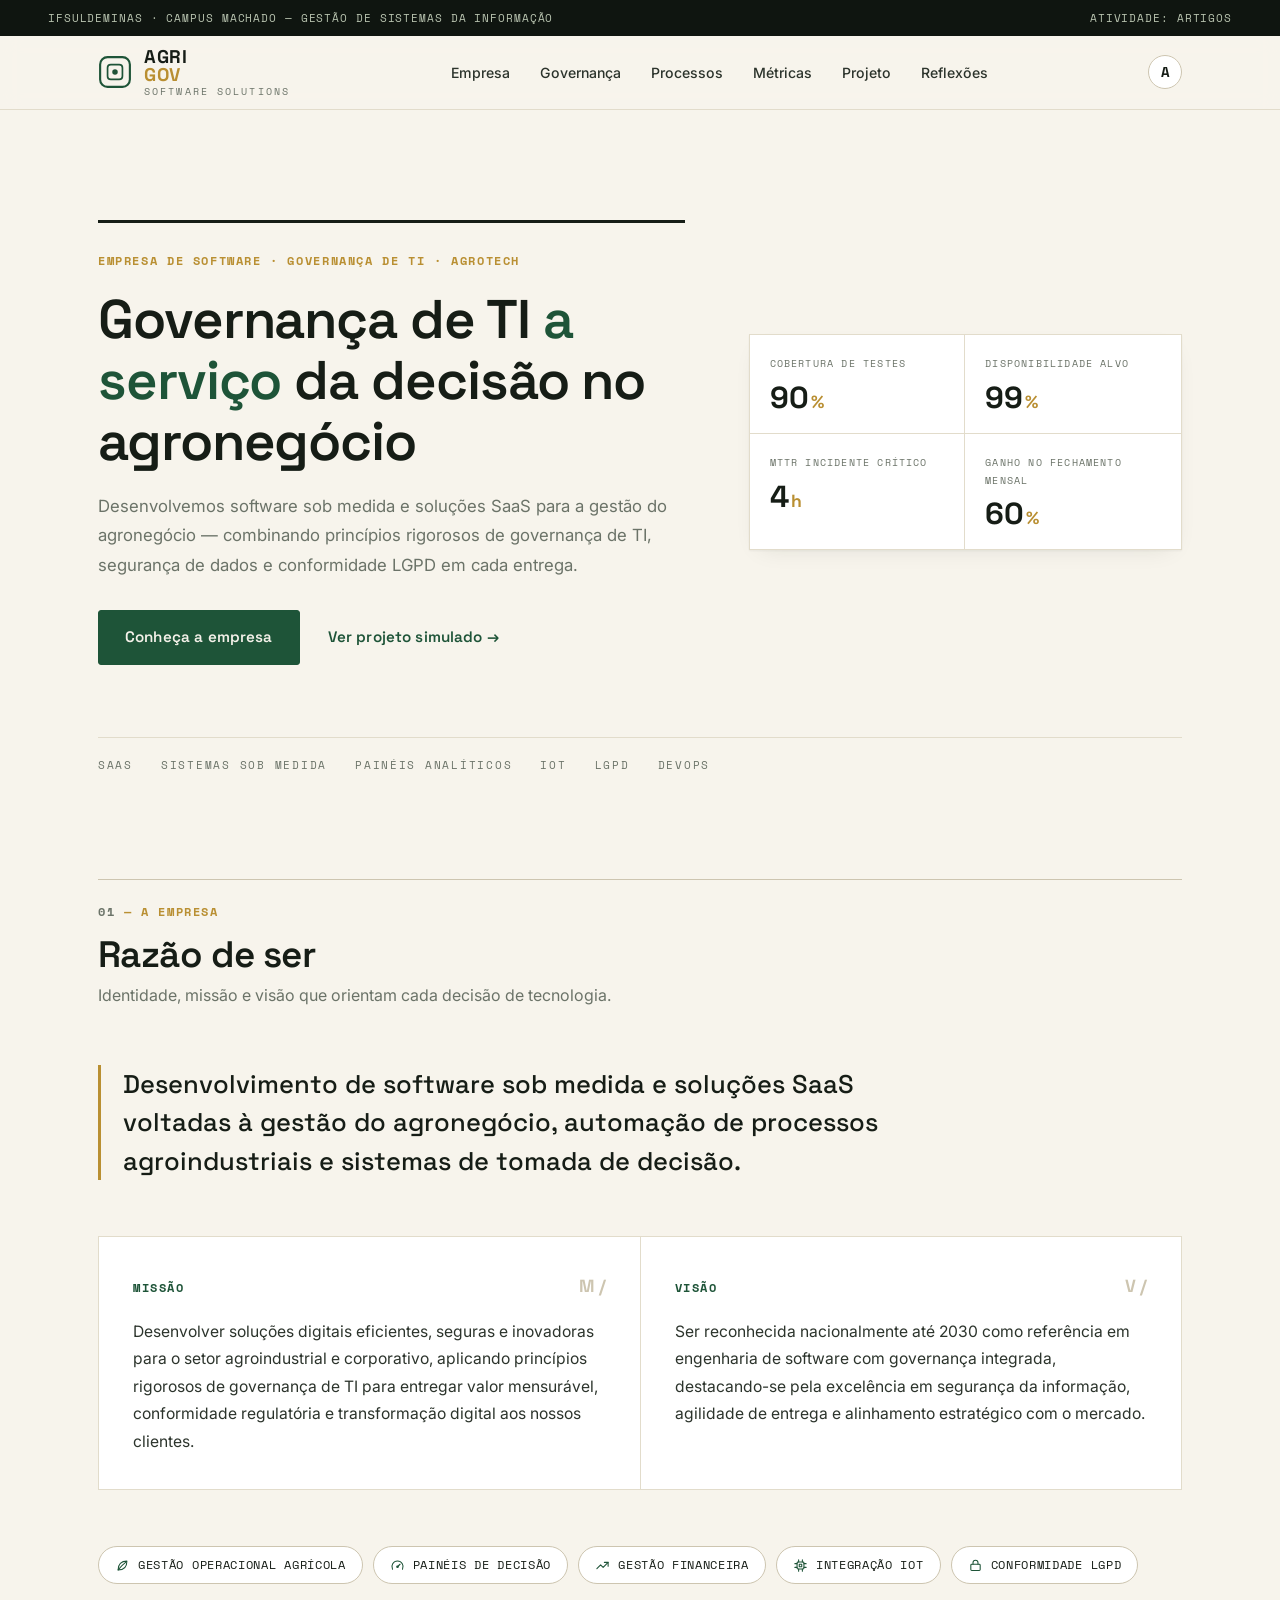
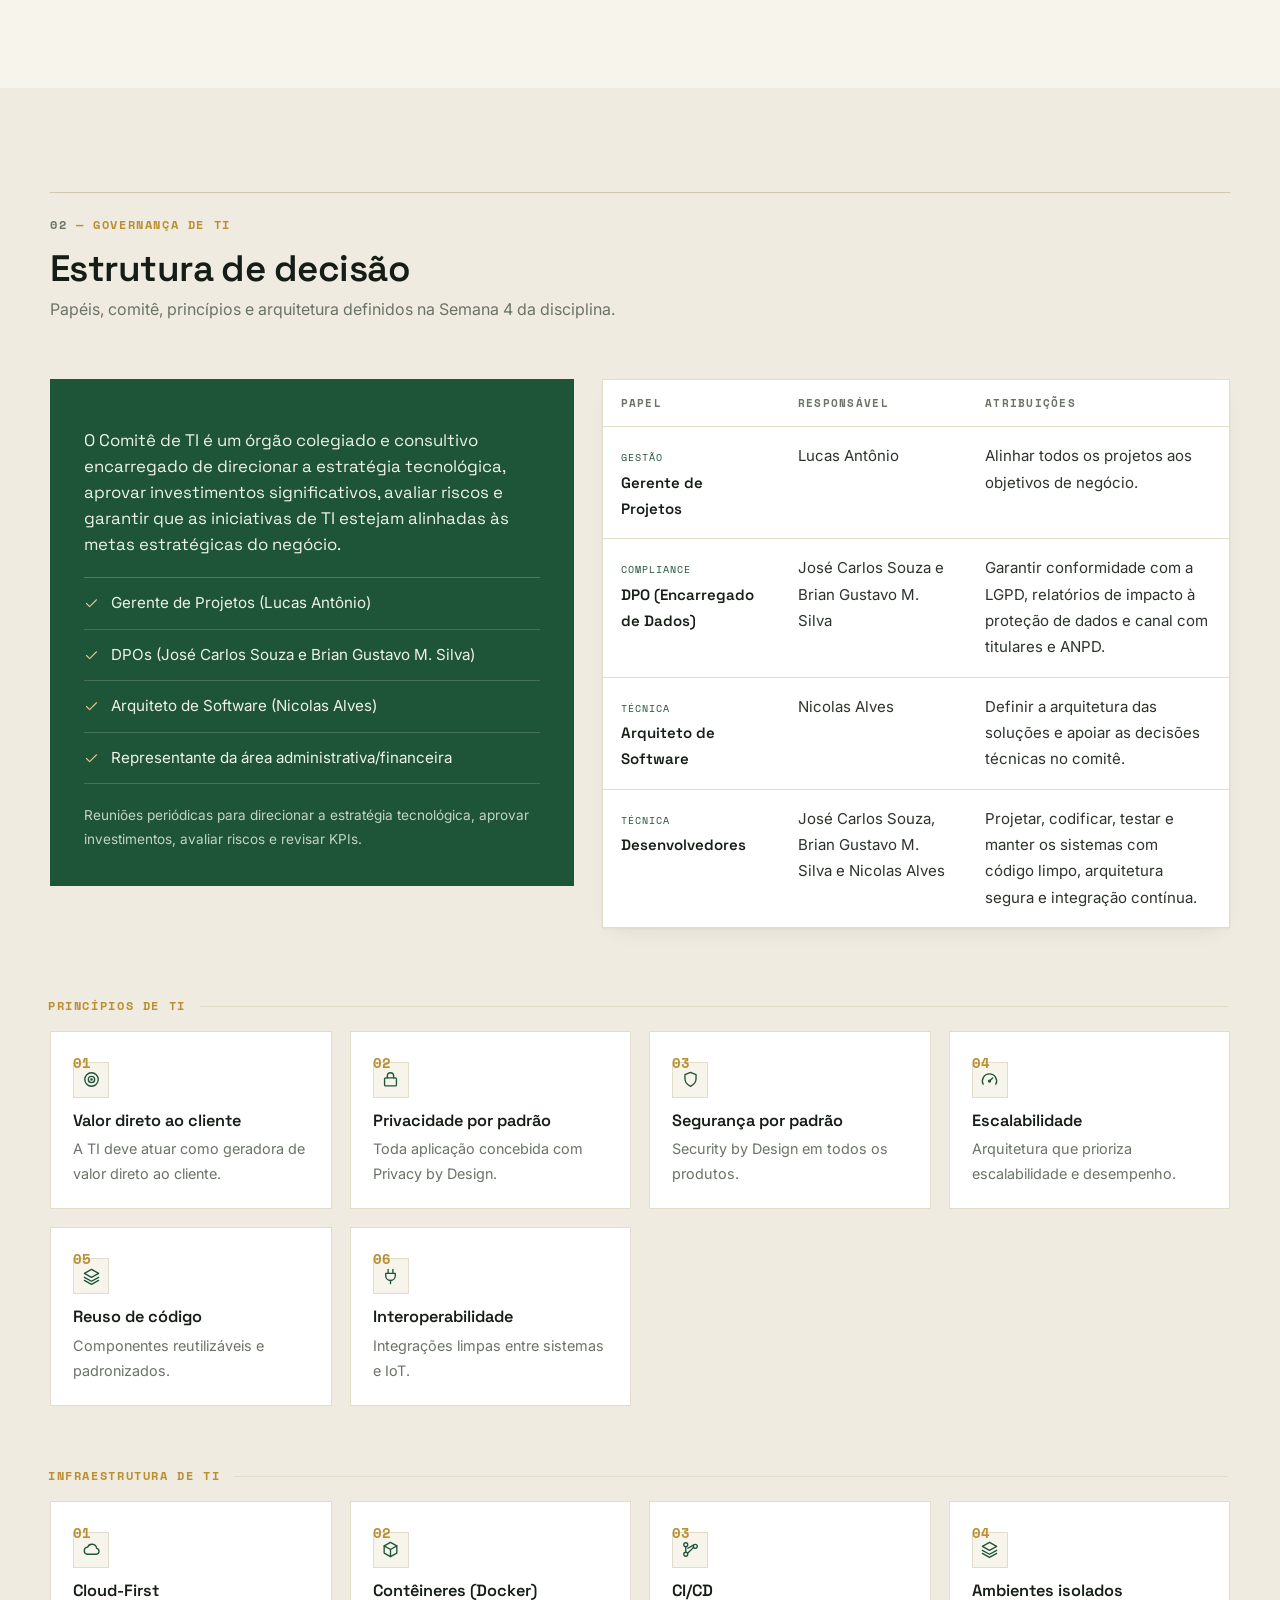
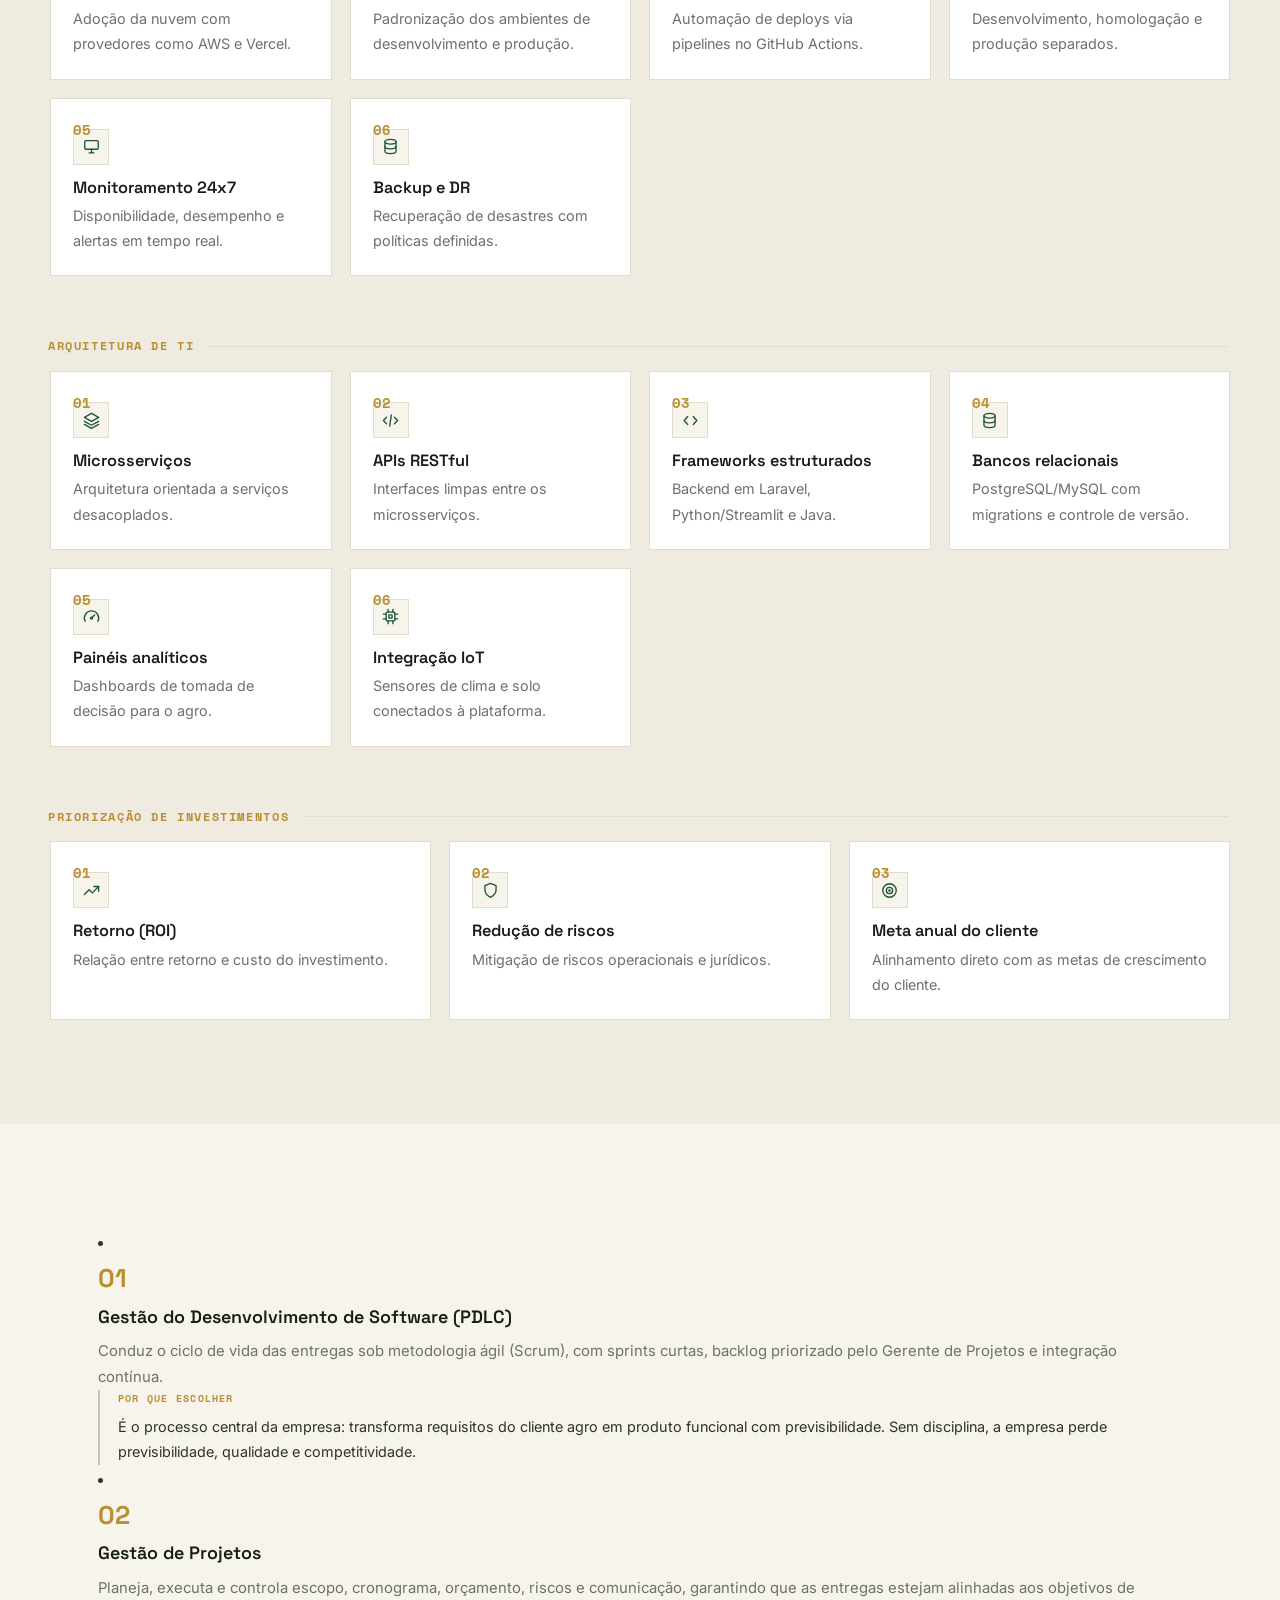
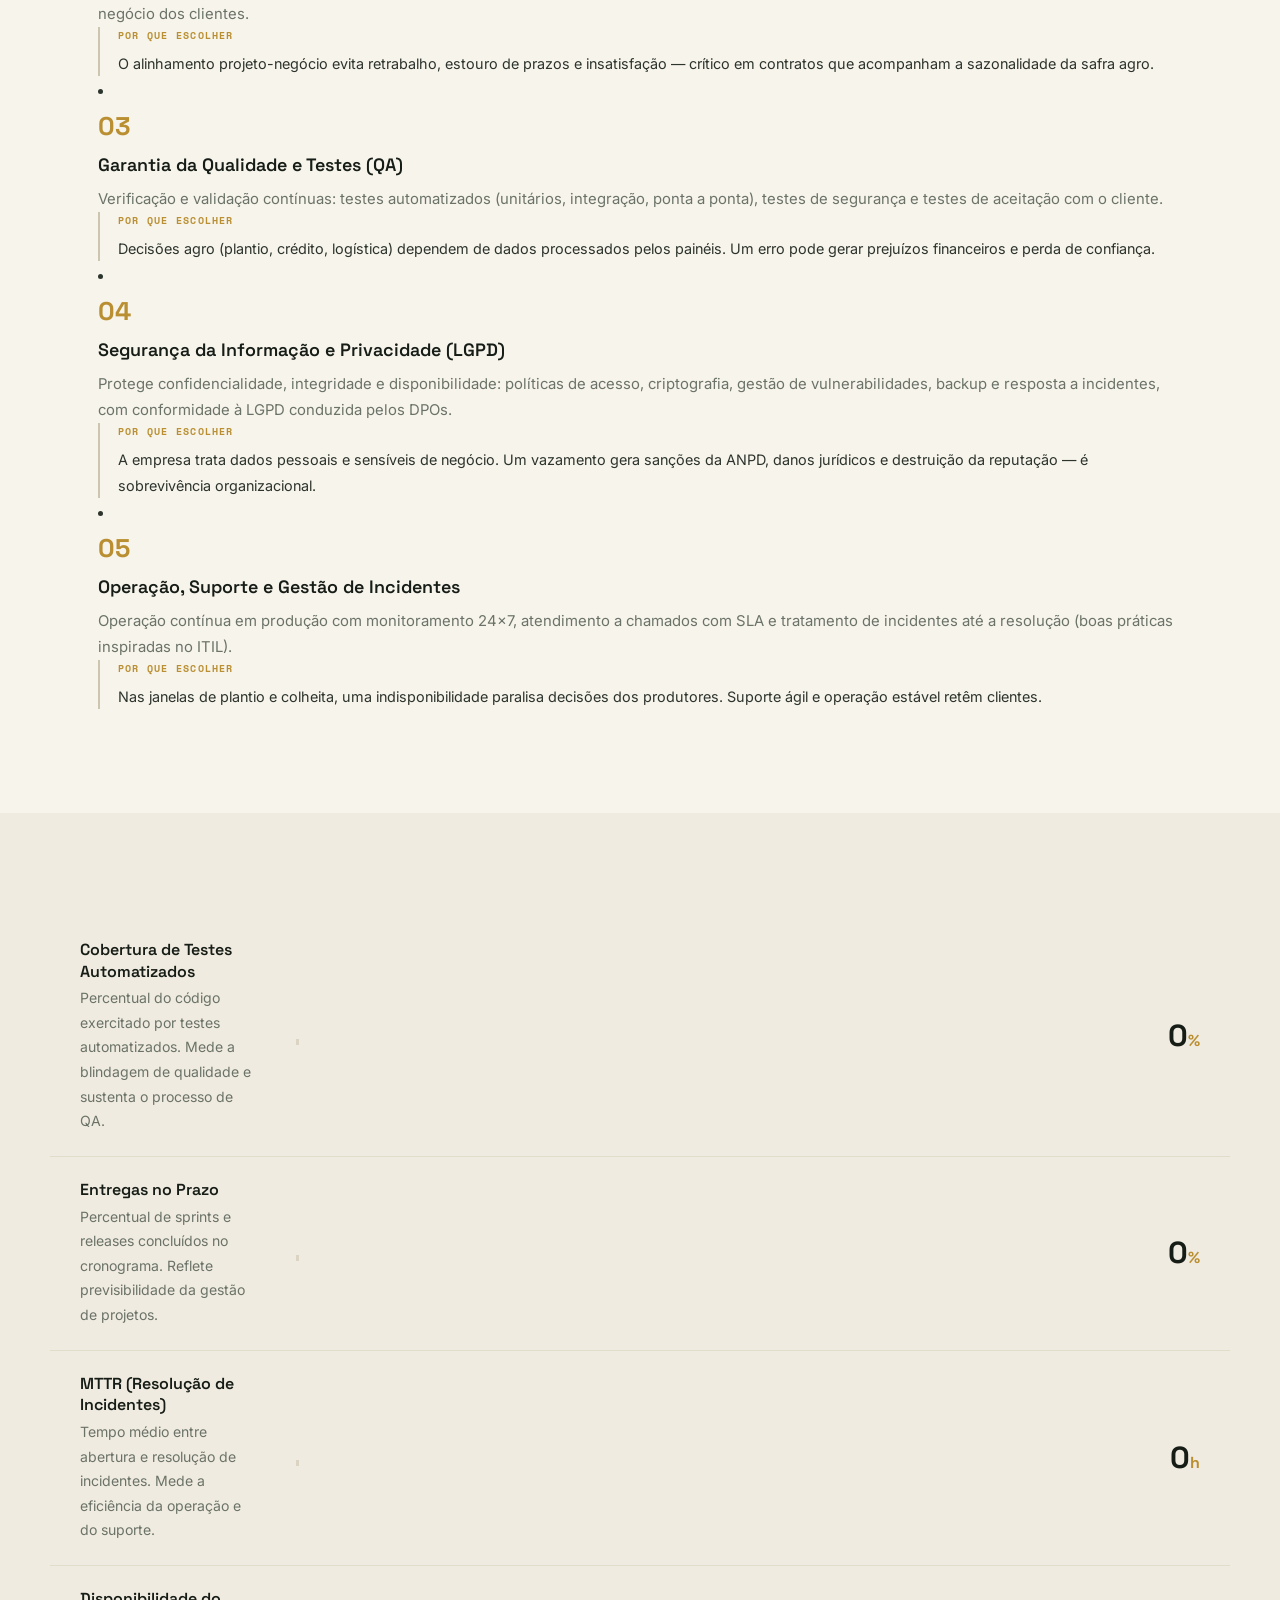
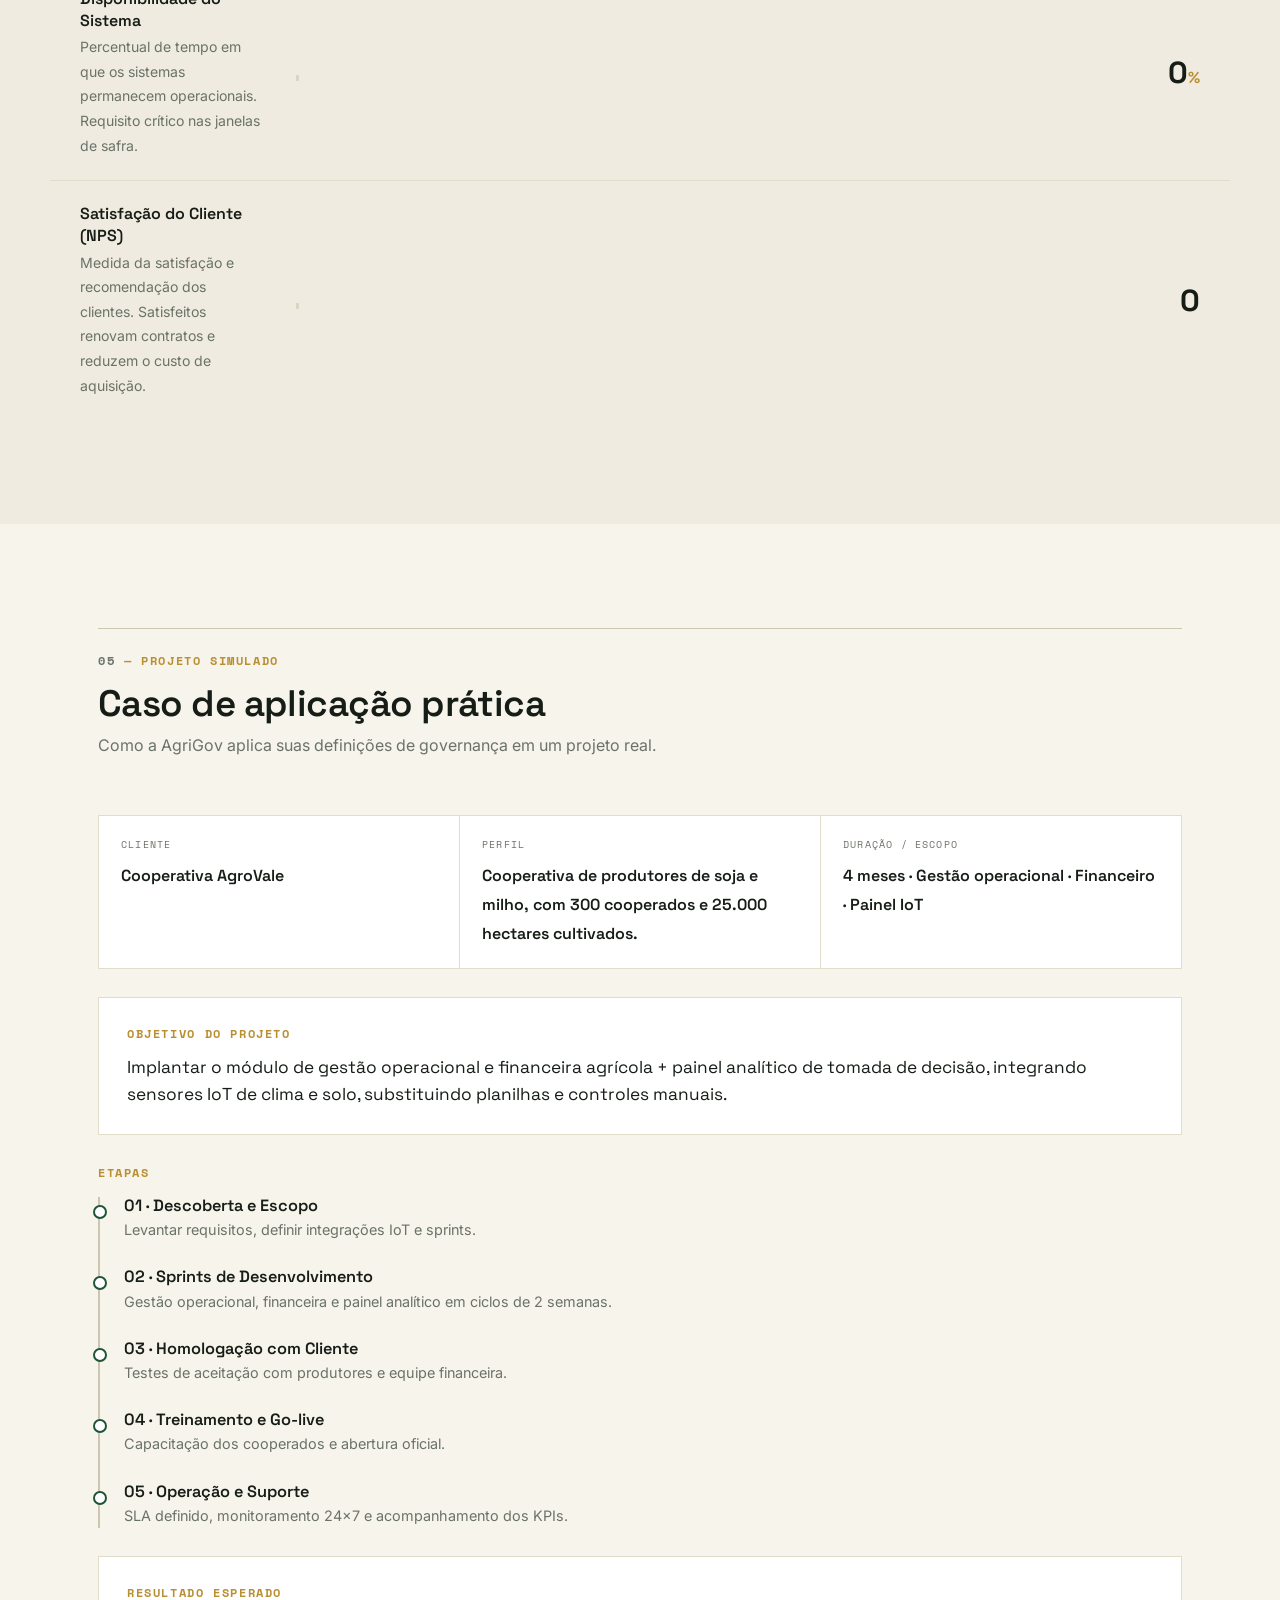
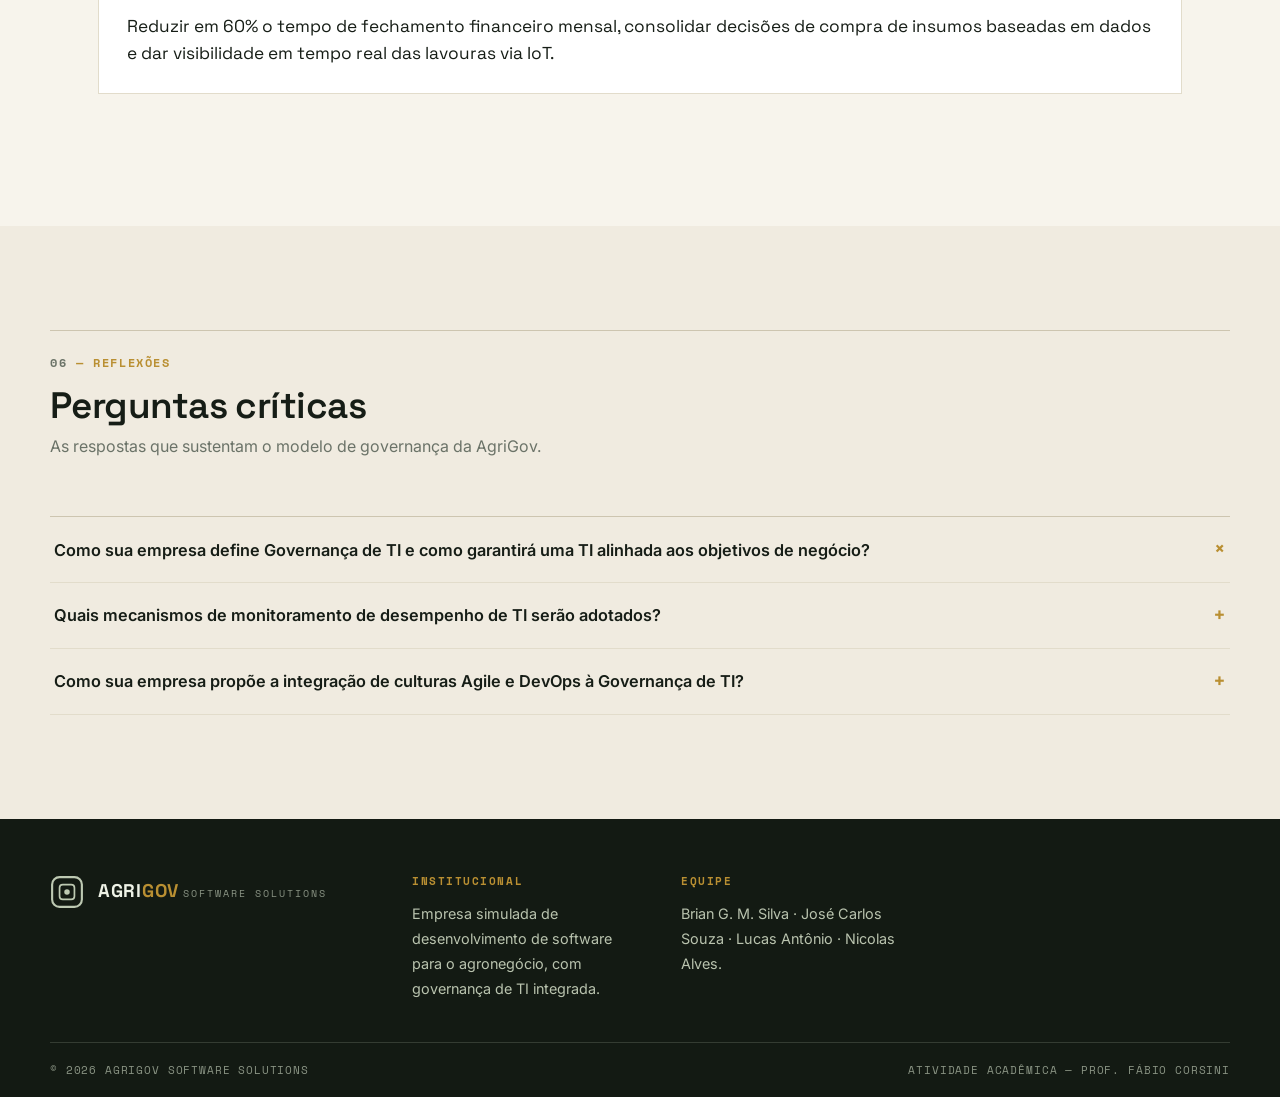
==== commit 2f034daf: "fix(correção da animação da pagina" ====
--- a/site/index.html
+++ b/site/index.html
@@ -252,8 +252,6 @@
         </div>
 
         <div class="rodape__col">
-          <h4>Publicação</h4>
-          <p>Site estático publicado via GitHub Pages.<br /><a id="linkGithub" href="#" target="_blank" rel="noopener">#</a></p>
         </div>
       </div>
       <div class="rodape__base">
